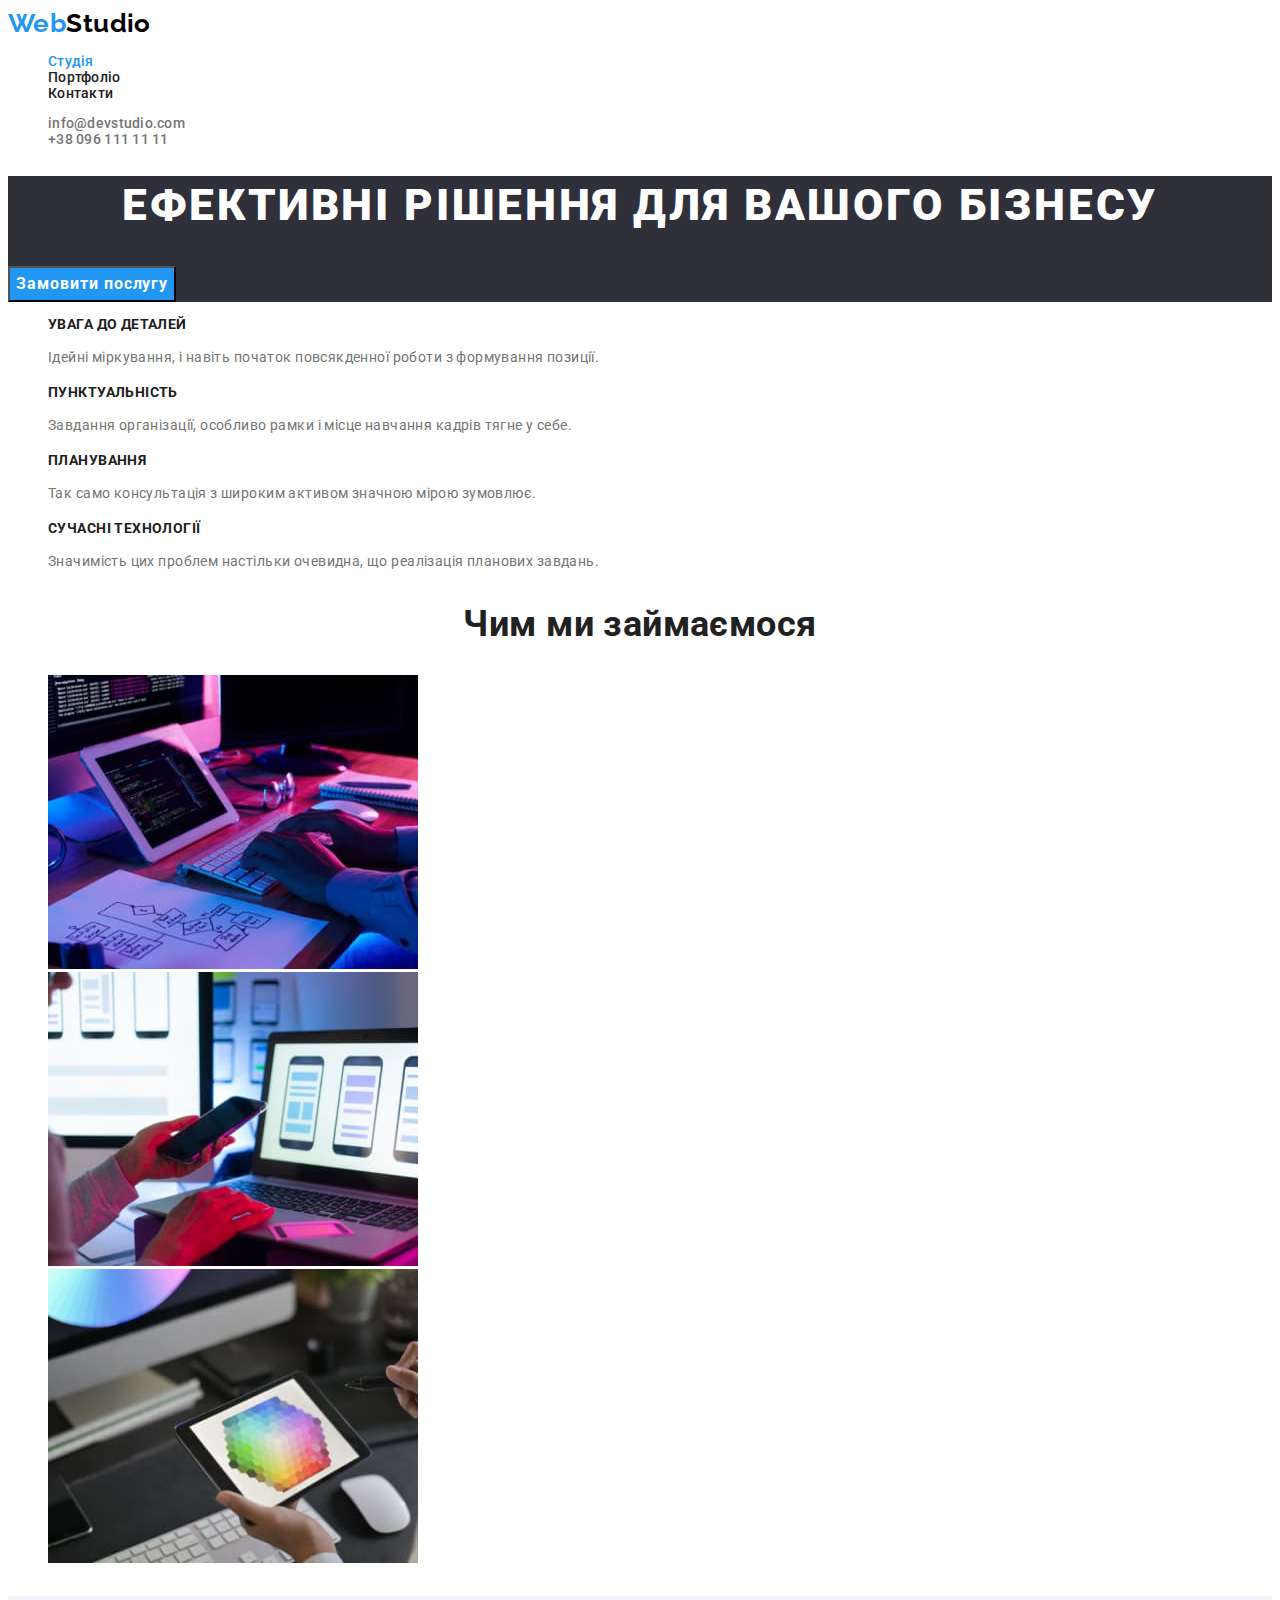
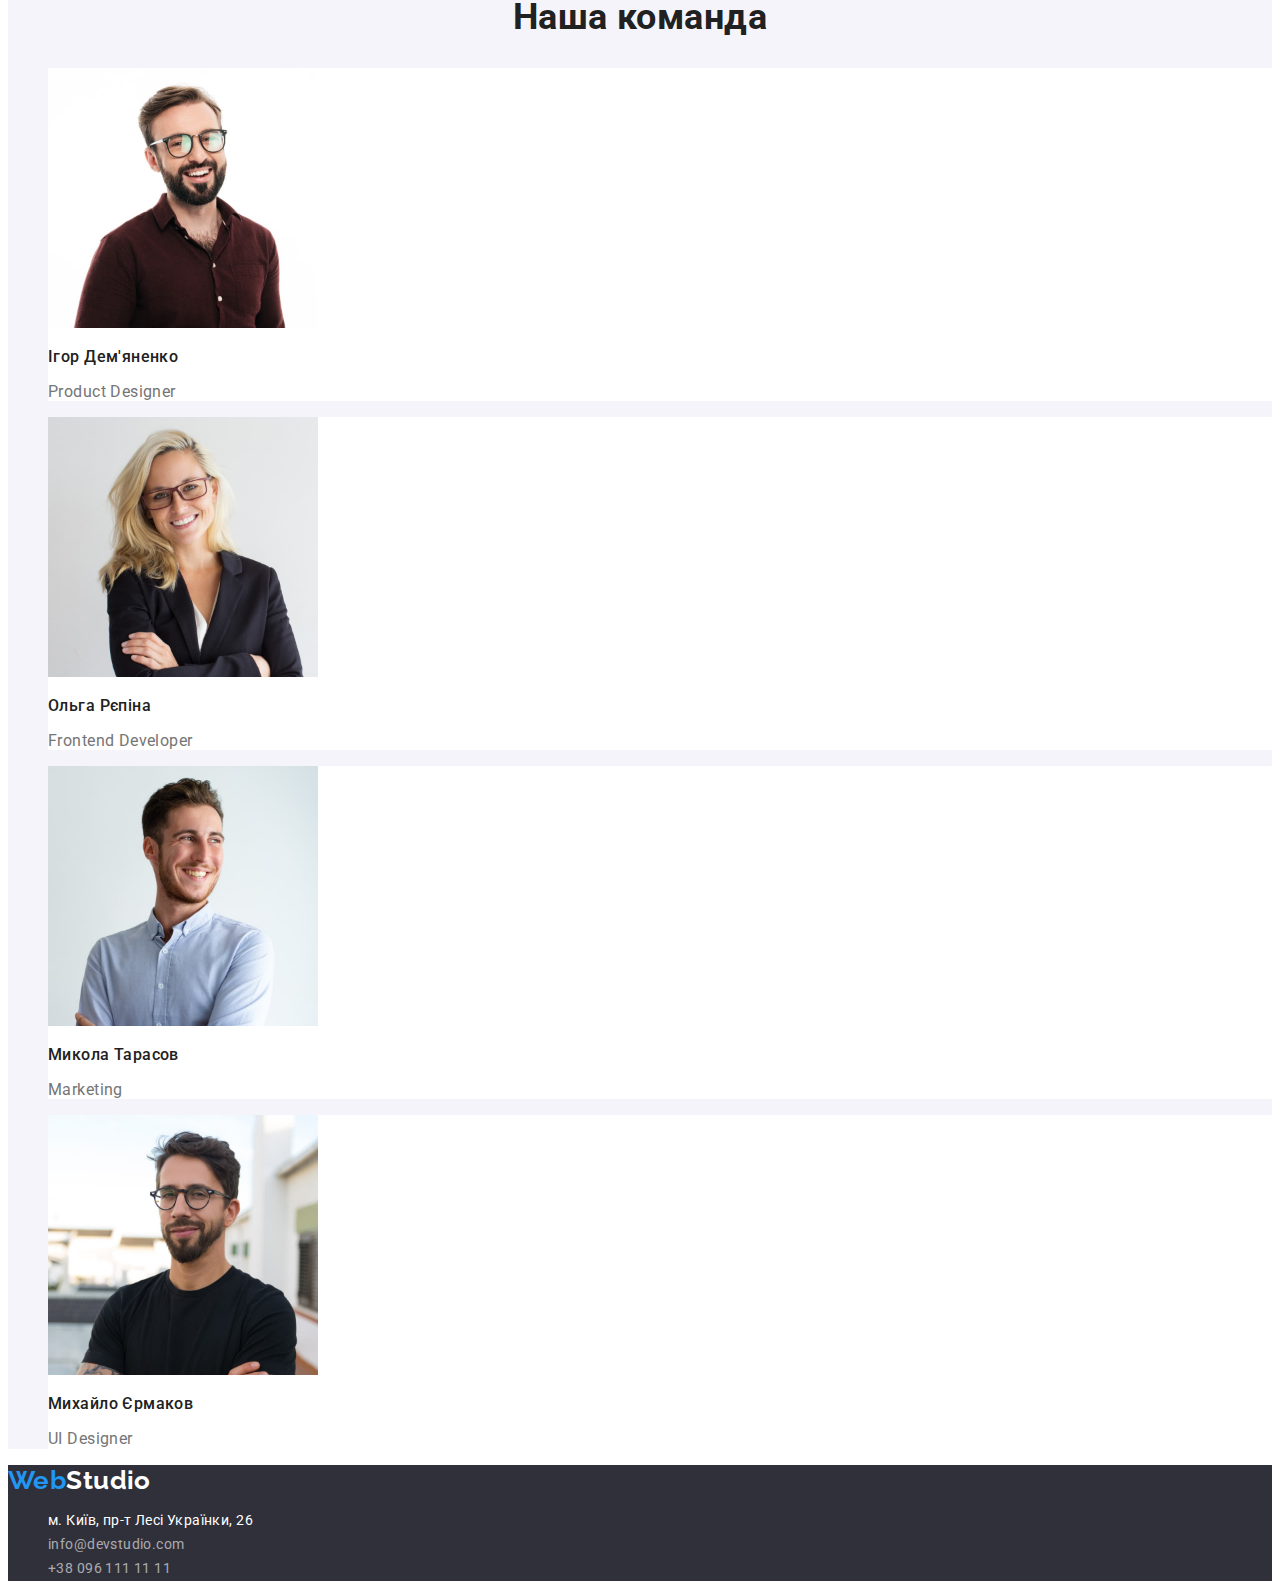
==== index.html @ 4cafb509 "copy hw 02" ====
<!DOCTYPE html>
<html lang="uk">
<head>
    <meta charset="UTF-8">
    <meta http-equiv="X-UA-Compatible" content="IE=edge">
    <meta name="viewport" content="width=device-width, initial-scale=1.0">
    <title>Студія</title>
    <link rel="preconnect" href="https://fonts.googleapis.com">
    <link rel="preconnect" href="https://fonts.gstatic.com" crossorigin>
    <link href="https://fonts.googleapis.com/css2?family=Raleway:wght@700&family=Roboto:wght@400;500;700;900&display=swap"
        rel="stylesheet">
    <link rel="stylesheet" href="./css/styles.css">
</head>
    <!--Шапка сайту-->
    <header class="header">
        <a href="./index.html" class="logo"><span class="logo-accent">Web</span>Studio</a>
        <nav class="header-nav">
            <ul class="list">
                <li class="item"><a class="nav-item current"  href="./index.html">Студія</a></li>
                <li class="item"><a class="nav-item" href="./portfolio.html">Портфоліо</a></li>
                <li class="item"><a class="nav-item" href="#">Контакти</a></li>
            </ul>
        </nav>
            <ul>
                <li class="item" ><a class="contact-item" href="mailto:info@devstudio.com">info@devstudio.com</a></li>
                <li class="item"><a class="contact-item" href="tel:+380961111111">+38 096 111 11 11</a></li>
            </ul>
    </header>
<main>
        <!--Герой-->
        <section class="hero-section">
            <h1 class="hero">Ефективні рішення для вашого бізнесу</h1>
            <button class="btn" type="button">Замовити послугу</button>
        </section>
        <!--Особливості-->
        <section class="benefit">
            <h2 class="visually-hidden">Наші переваги</h2>
            <ul class="benefit-list">
                <li class="item">
                    <h3 class="benefit-title">УВАГА ДО ДЕТАЛЕЙ</h3>
                    <p class="benefits-desc">Ідейні міркування, і навіть початок повсякденної роботи з формування позиції.</p>
                </li>
                <li class="item">
                    <h3 class="benefit-title">ПУНКТУАЛЬНІСТЬ</h3>
                    <p class="benefits-desc">Завдання організації, особливо рамки і місце навчання кадрів тягне у себе.</p>
                </li>
                <li class="item">
                    <h3 class="benefit-title">ПЛАНУВАННЯ</h3>
                    <p class="benefits-desc">Так само консультація з широким активом значною мірою зумовлює.</p>
                </li>
                <li class="item">
                    <h3 class="benefit-title">СУЧАСНІ ТЕХНОЛОГІЇ</h3>
                    <p class="benefits-desc">Значимість цих проблем настільки очевидна, що реалізація планових завдань.</p>
                </li>
            </ul>
        </section>
        <!--Чим ми займаємось-->
        <section>
            <h2 class="whatwedo">Чим ми займаємося</h2>
            <ul>
                <li class="item"><img src="./images/box1.jpg" alt="Приклад робочого процесу №1" width="370"></li>
                <li class="item"><img src="./images/box2.jpg" alt="Приклад робочого процесу №2" width="370"></li>
                <li class="item"><img src="./images/box3.jpg" alt="Приклад робочого процесу №3" width="370"></li>
            </ul>
        </section>
        <!--Наша команда-->
        <section class="team">
            <h2 class="team-tile">Наша команда</h2>
            <ul>
                <li class="team-member item">
                    <!-- <div class="team-member"> -->
                        <img src="./images/igor-demiyanenko.jpg" alt="Product Designer" width="270">
                    <h3 class="team-item">Ігор Дем'яненко</h3>
                    <p class="team-disc">Product Designer</p>
                    <!-- </div> -->
                    
                </li>
                <li class="team-member item">
                    <img src="./images/olha-repina.jpg" alt="Frontend Developer" width="270">
                    <h3 class="team-item">Ольга Рєпіна</h3>
                    <p class="team-disc">Frontend Developer</p>
                </li>
                <li class="team-member item">
                    <img src="./images/mykola-tarasov.jpg" alt="Marketing" width="270">
                    <h3 class="team-item">Микола Тарасов</h3>
                    <p class="team-disc">Marketing</p>
                </li>
                <li class="team-member item">
                    <img src="./images/ermakov.jpg" alt="UI Designer" width="270">
                    <h3 class="team-item">Михайло Єрмаков</h3>
                    <p class="team-disc">UI Designer</p>
                </li>
            </ul>
        </section>
</main>
    <!--Футер-->
    <footer class="footer">
        <a class="logo" href="./index.html"><span class="logo-accent">Web</span><span class="logo-white">Studio</span> 
            </a>
        <address class="main-address">
          <ul>
            <li class="item"><a class="address" href="https://cutt.ly/aXV1ov9" target="_blank" rel="nofollow noopener noreferrer">м. Київ, пр-т Лесі Українки,
                26</a></li>
            <li class="item"><a class="mail" href="mailto:info@devstudio.com">info@devstudio.com</a></li>
            <li class="item"><a class="mail" href="tel:+380961111111">+38 096 111 11 11</a></li>
          </ul>
          
        </address>
    </footer>
</body>
</html>
---- css/styles.css ----
:root {
    --accent: #2196F3;
    --accent-hover: #188CE8;
    --main-text: #212121;
    --background-color: #FFFFFF;
    --secondary-text: #757575;
    --white-text: #FFFFFF;
    --black-text: #000000;
    --hero-bgc: #2F303A;
    --bgc-poster: #EEEEEE;
    --bgc-heder: #ECECEC;
    --bgc-team: #F5F4FA;
    --footer-address: rgba(255, 255, 255, 0.6);
}

body {
font-family: 'Roboto', sans-serif;
letter-spacing: 0.03em;
color: var(--main-text);
background-color:var(--background-color);
font-size: 14px;
font-weight: 400;
}

/* Логотип */
.logo {
    font-family: 'Raleway', sans-serif;
    font-weight: 700;
    font-size: 26px;
    line-height: 1.19;
    text-decoration: none;
}
.logo-accent {
    color: var(--accent)
}
.header > a {
    color: var(--black-text);
}

.logo-white {
    color: var(--white-text);
}
.nav-item.current {
    color: var(--accent);
}

/* Навигация  */
.header-nav {   
    font-weight: 500;
    line-height: 1.143;
    letter-spacing: 0.02em;
    }
.nav-item {
    text-decoration: none;
    color: var(--main-text);
}

    

.nav-item:hover,
.nav-item:focus,
.contact-item:hover,
.contact-item:focus,
.mail:hover,
.mail:focus,
.address:hover,
.address:focus {
    color: var(--accent)
}

.item,
.benefit-item {
    list-style-type: none;
}
.contact-item {
    color: var(--secondary-text);
    letter-spacing: 0.02em;
    font-weight: 500;
    line-height: 1.143;
    text-decoration: none;
}

.team-member {
    background-color:var(--background-color);
}

/* Герой */
.hero-section {
    background-color: var(--hero-bgc);
}
.hero {
    font-weight: 900;
    font-size: 44px;
    line-height: 1.36;
    text-align: center;
    letter-spacing: 0.06em;
    text-transform: uppercase;
    color: var(--white-text);
}

/* Кнопка  */
.btn {
    cursor: pointer;
    background-color: var(--accent);
    font-family: 'Roboto', sans-serif;
    color: var(--white-text);
    font-weight: 700;
    line-height: 1.88;
    letter-spacing: 0.06em;
    font-size: 16px; 
}

.btn:hover,
.btn:focus,
.btn:active {
    background-color:var(--accent-hover);
}

.benefit-title {
    font-weight: 700;
    line-height: 1.143;
    text-transform: uppercase;
    font-size: 14px;
}
.benefits-desc {
    line-height: 1.71;
    color: var(--secondary-text);
}
.whatwedo, .team-tile {
    font-weight: 700;
    font-size: 36px;
    line-height: 1.17;
    text-align: center;
}

.team {
    background-color:var(--bgc-team);
}

.team-item {
    font-weight: 500;
    font-size: 16px;
    line-height: 1.19;
    }

.team-disc {
    font-size: 16px;
    line-height: 1.19;
    color: var(--secondary-text);
}

/* Футер */
.footer {
    background-color: var(--hero-bgc);
}
.main-address {
    font-style: normal;
}
.address {
    color: var(--white-text);
    text-decoration: none;
    line-height: 1.71;
      }
.mail {
    color: var(--footer-address);
    text-decoration: none;
    line-height: 1.71;
   }

.btn-nav {
    font-family: inherit;
    cursor: pointer;
    font-weight: 500;
    font-size: 16px;
    line-height: 1.62;
    text-align: center;
    }

/* Навигация портфолио  */

.btn-nav:hover, 
.btn-nav:focus {
    background-color: var(--accent);
    color: var(--white-text);
}

/* Портфолио */
.portfolio-link{
    text-decoration: none;
}
.porfolio-list {
    background-color:var(--bgc-poster);
}
.portfolio-name {
        font-weight: 700;
        font-size: 18px;
        line-height: 2.0;
        letter-spacing: 0.06em;
        color: var(--main-text);

}
.portfolio-disc {
        font-size: 16px;
        line-height: 1.88;
        color: var(--secondary-text);
       
}

.visually-hidden {
    position: absolute;
    width: 1px;
    height: 1px;
    margin: -1px;
    border: 0;
    padding: 0;
    white-space: nowrap;
    clip-path: inset(100%);
    clip: rect(0 0 0 0);
    overflow: hidden;
}
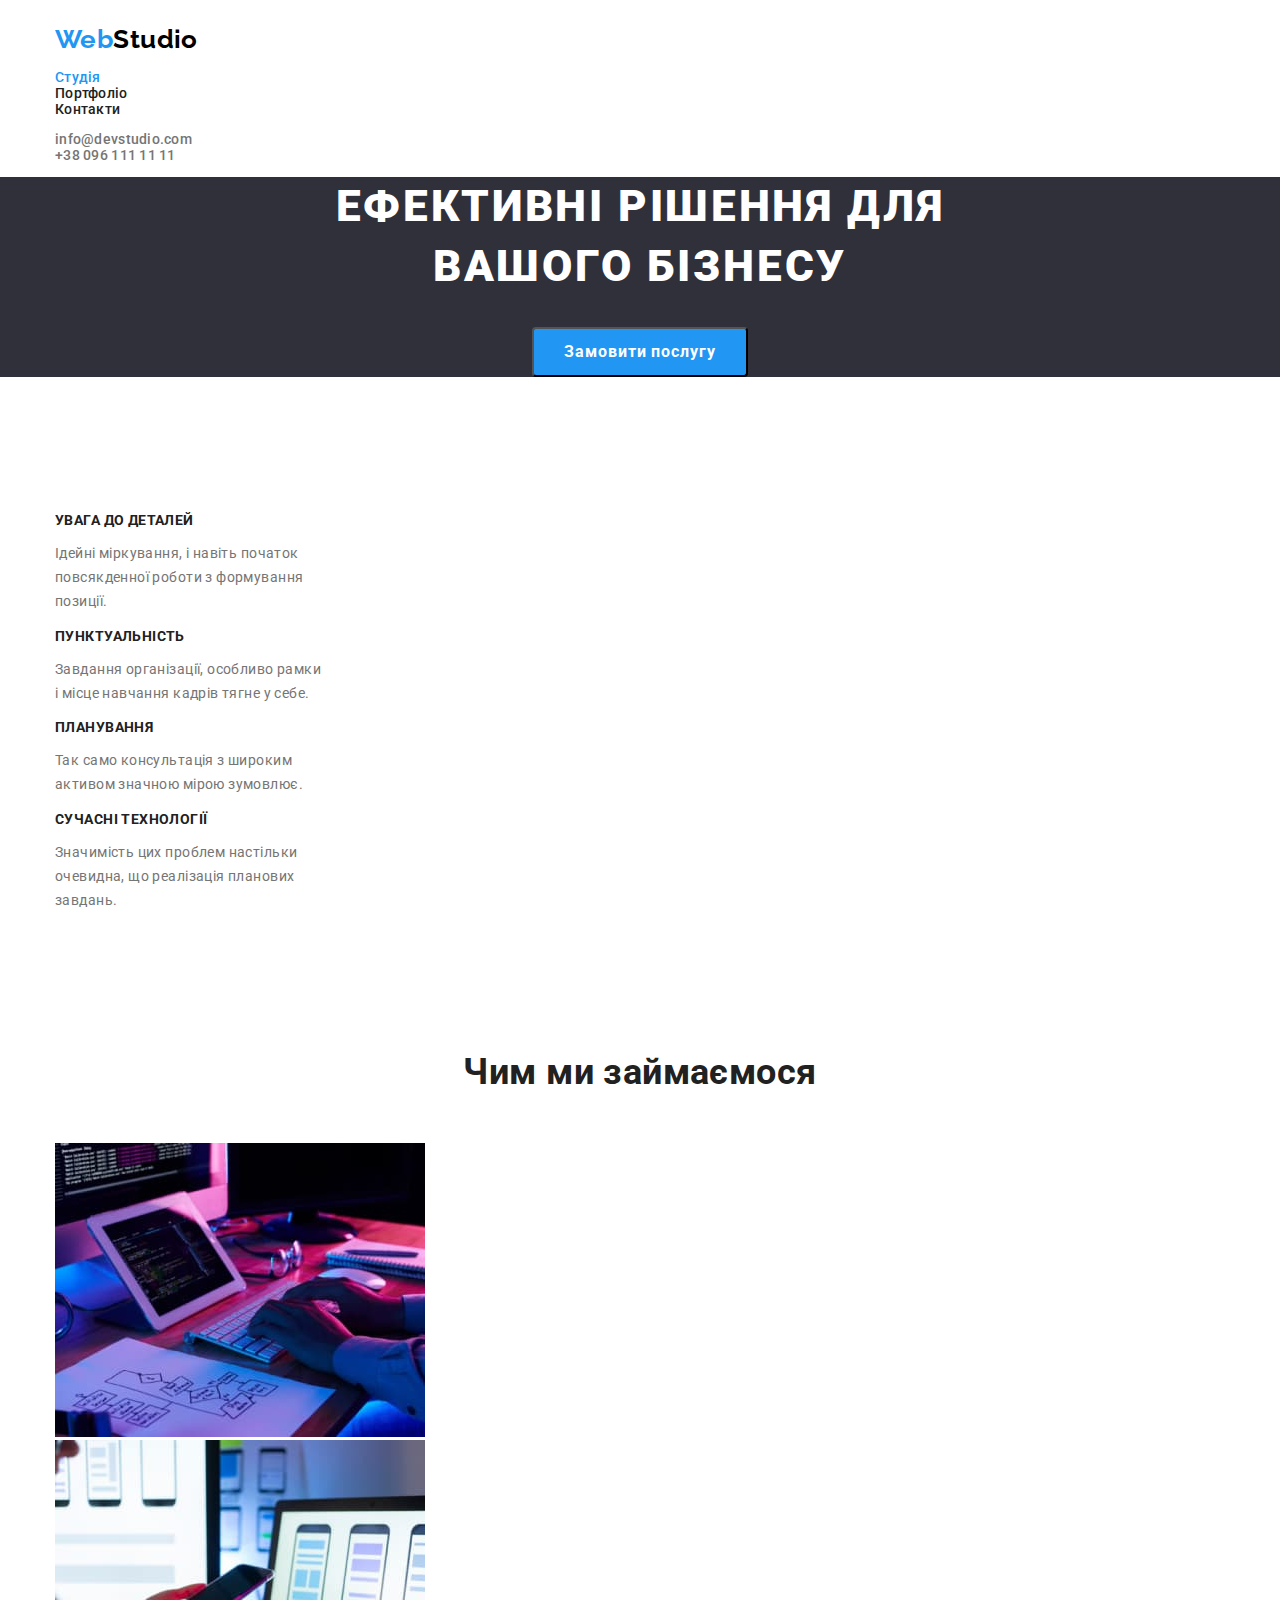
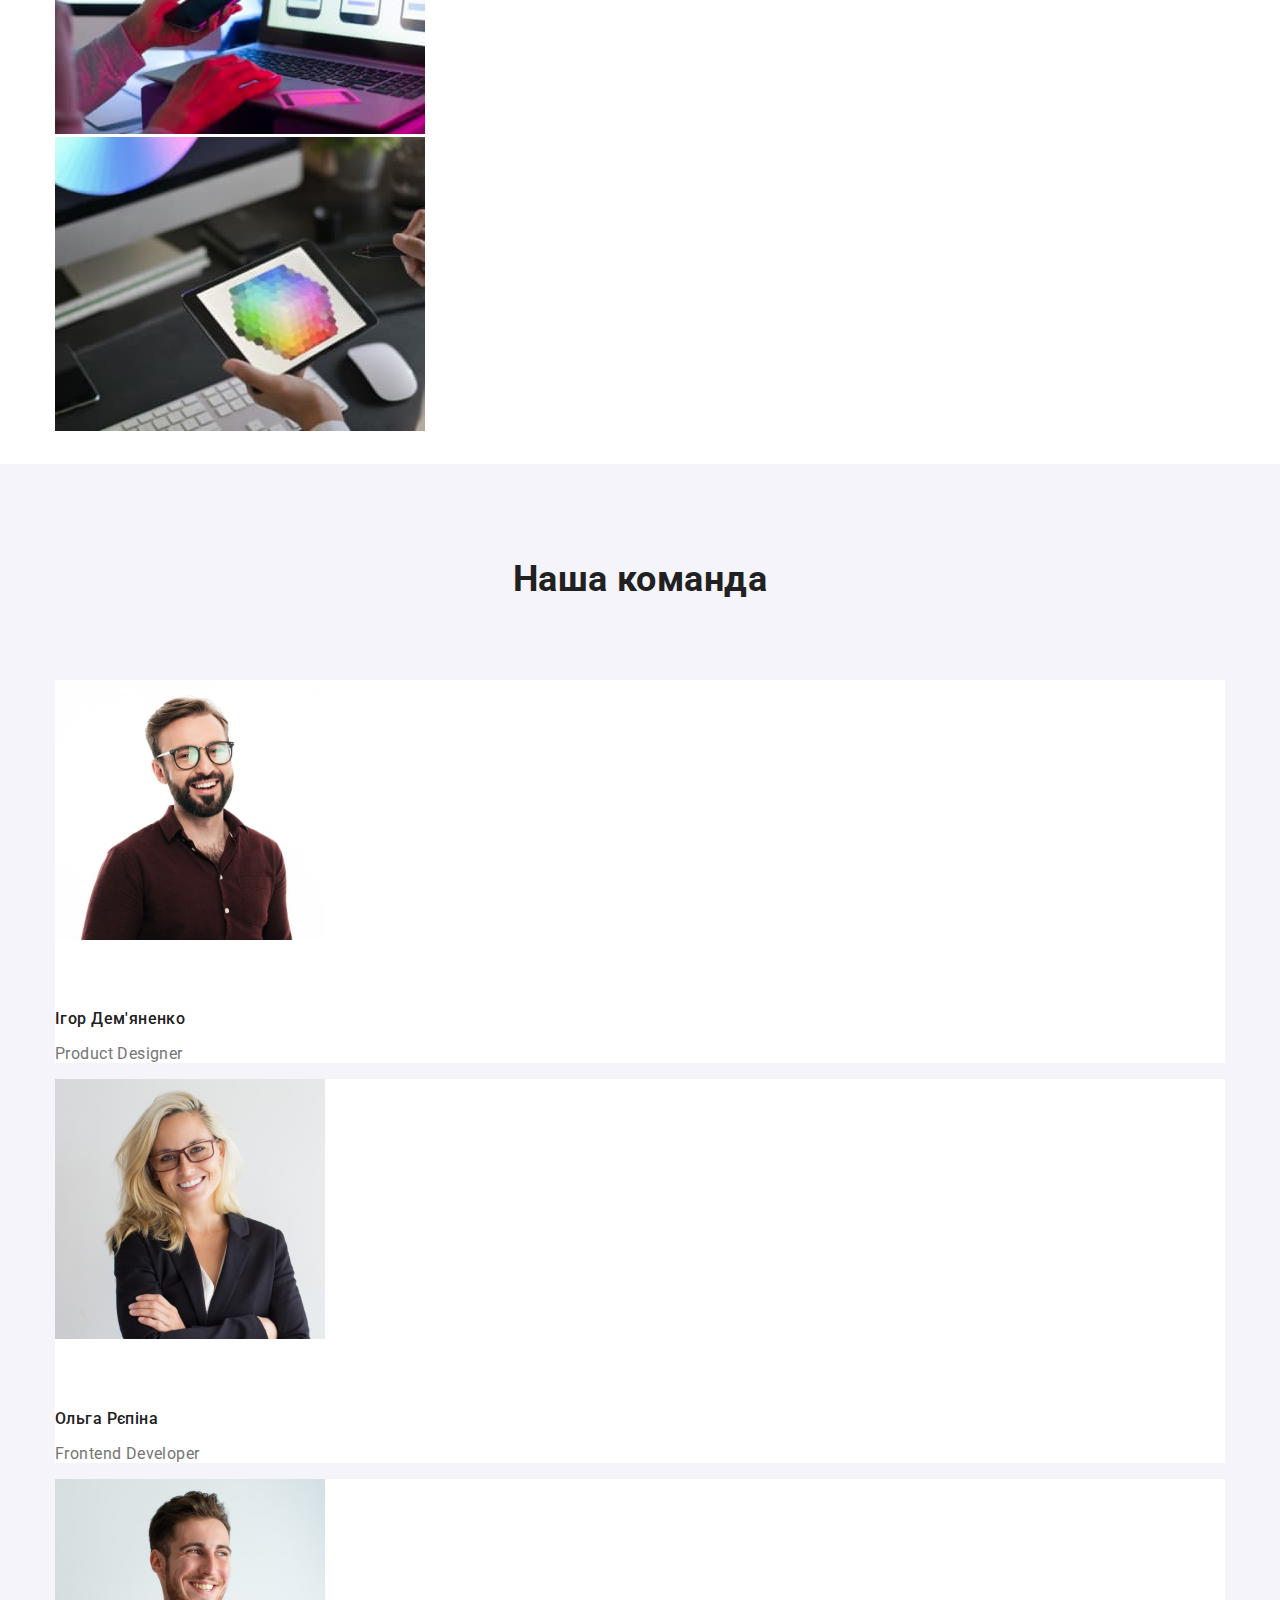
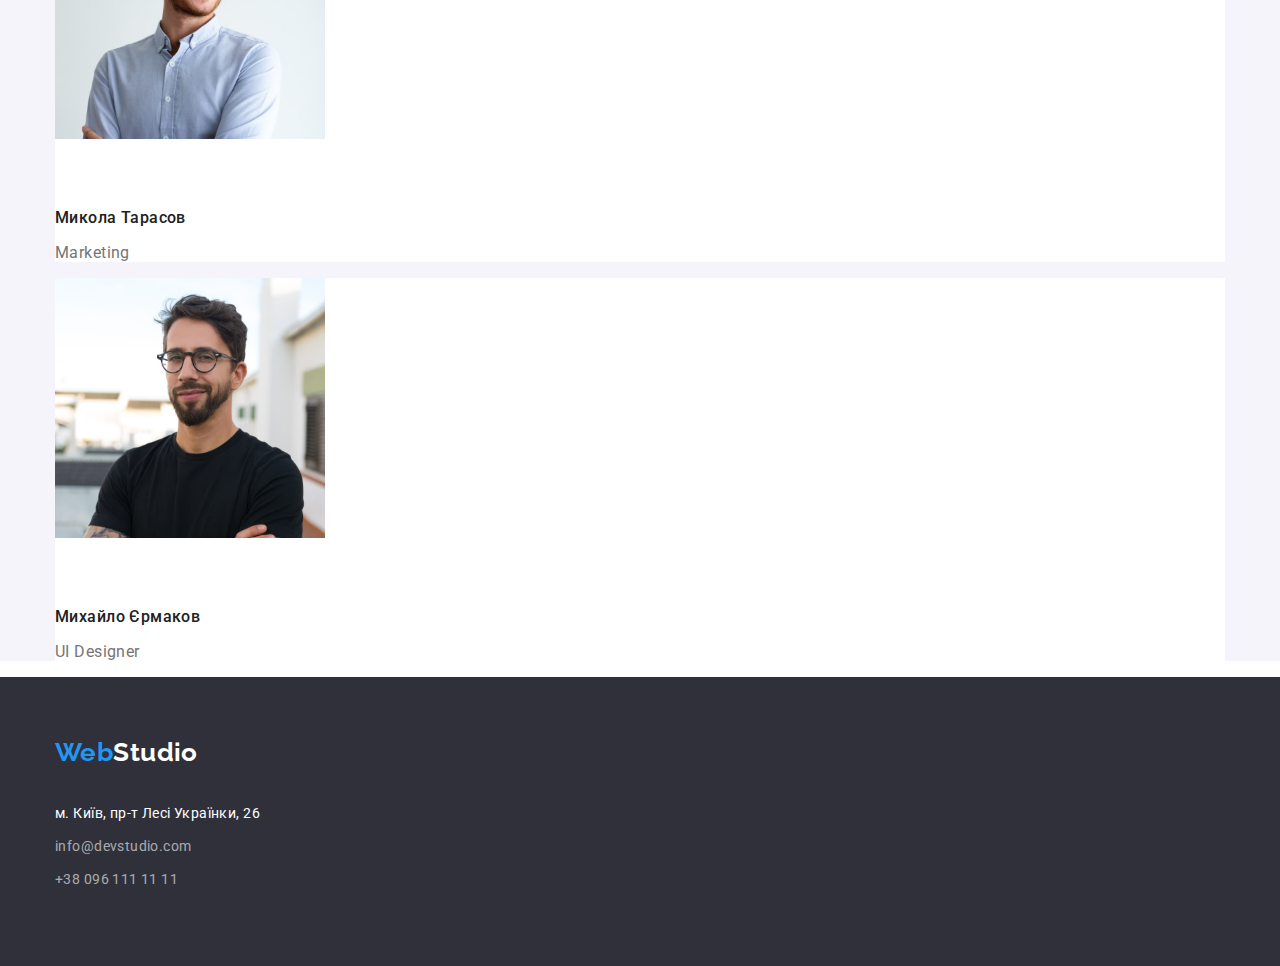
==== commit 3a034d89: "геометрия первой страницы" ====
--- a/index.html
+++ b/index.html
@@ -9,23 +9,26 @@
     <link rel="preconnect" href="https://fonts.gstatic.com" crossorigin>
     <link href="https://fonts.googleapis.com/css2?family=Raleway:wght@700&family=Roboto:wght@400;500;700;900&display=swap"
         rel="stylesheet">
+    <link rel="stylesheet" href="https://cdnjs.cloudflare.com/ajax/libs/modern-normalize/1.1.0/modern-normalize.min.css">    
     <link rel="stylesheet" href="./css/styles.css">
 </head>
     <!--Шапка сайту-->
+    <div class="container">
     <header class="header">
         <a href="./index.html" class="logo"><span class="logo-accent">Web</span>Studio</a>
         <nav class="header-nav">
             <ul class="list">
-                <li class="item"><a class="nav-item current"  href="./index.html">Студія</a></li>
+                <li class="item"><a class="nav-item current" href="./index.html">Студія</a></li>
                 <li class="item"><a class="nav-item" href="./portfolio.html">Портфоліо</a></li>
                 <li class="item"><a class="nav-item" href="#">Контакти</a></li>
             </ul>
         </nav>
-            <ul>
-                <li class="item" ><a class="contact-item" href="mailto:info@devstudio.com">info@devstudio.com</a></li>
-                <li class="item"><a class="contact-item" href="tel:+380961111111">+38 096 111 11 11</a></li>
-            </ul>
+        <ul>
+            <li class="item"><a class="contact-item" href="mailto:info@devstudio.com">info@devstudio.com</a></li>
+            <li class="item"><a class="contact-item" href="tel:+380961111111">+38 096 111 11 11</a></li>
+        </ul>
     </header>
+    </div>
 <main>
         <!--Герой-->
         <section class="hero-section">
@@ -34,8 +37,9 @@
         </section>
         <!--Особливості-->
         <section class="benefit">
-            <h2 class="visually-hidden">Наші переваги</h2>
-            <ul class="benefit-list">
+            <div class="container">
+                <h2 class="visually-hidden">Наші переваги</h2>
+                <ul class="benefit-list">
                 <li class="item">
                     <h3 class="benefit-title">УВАГА ДО ДЕТАЛЕЙ</h3>
                     <p class="benefits-desc">Ідейні міркування, і навіть початок повсякденної роботи з формування позиції.</p>
@@ -52,28 +56,33 @@
                     <h3 class="benefit-title">СУЧАСНІ ТЕХНОЛОГІЇ</h3>
                     <p class="benefits-desc">Значимість цих проблем настільки очевидна, що реалізація планових завдань.</p>
                 </li>
-            </ul>
+                </ul>
+        </div>
+            
         </section>
         <!--Чим ми займаємось-->
         <section>
-            <h2 class="whatwedo">Чим ми займаємося</h2>
+            <div class="container">
+                <h2 class="whatwedo">Чим ми займаємося</h2>
             <ul>
                 <li class="item"><img src="./images/box1.jpg" alt="Приклад робочого процесу №1" width="370"></li>
                 <li class="item"><img src="./images/box2.jpg" alt="Приклад робочого процесу №2" width="370"></li>
                 <li class="item"><img src="./images/box3.jpg" alt="Приклад робочого процесу №3" width="370"></li>
             </ul>
+            </div>
         </section>
         <!--Наша команда-->
         <section class="team">
-            <h2 class="team-tile">Наша команда</h2>
-            <ul>
+            <div class="container">
+                <h2 class="team-tile">Наша команда</h2>
+                <ul>
                 <li class="team-member item">
                     <!-- <div class="team-member"> -->
-                        <img src="./images/igor-demiyanenko.jpg" alt="Product Designer" width="270">
+                    <img src="./images/igor-demiyanenko.jpg" alt="Product Designer" width="270">
                     <h3 class="team-item">Ігор Дем'яненко</h3>
                     <p class="team-disc">Product Designer</p>
                     <!-- </div> -->
-                    
+            
                 </li>
                 <li class="team-member item">
                     <img src="./images/olha-repina.jpg" alt="Frontend Developer" width="270">
@@ -90,22 +99,27 @@
                     <h3 class="team-item">Михайло Єрмаков</h3>
                     <p class="team-disc">UI Designer</p>
                 </li>
-            </ul>
+                </ul>
+            </div>
+           
         </section>
 </main>
     <!--Футер-->
     <footer class="footer">
-        <a class="logo" href="./index.html"><span class="logo-accent">Web</span><span class="logo-white">Studio</span> 
-            </a>
+        <div class="container">
+        <a class="logo" href="./index.html"><span class="logo-accent">Web</span><span class="logo-white">Studio</span></a>
         <address class="main-address">
-          <ul>
-            <li class="item"><a class="address" href="https://cutt.ly/aXV1ov9" target="_blank" rel="nofollow noopener noreferrer">м. Київ, пр-т Лесі Українки,
-                26</a></li>
-            <li class="item"><a class="mail" href="mailto:info@devstudio.com">info@devstudio.com</a></li>
-            <li class="item"><a class="mail" href="tel:+380961111111">+38 096 111 11 11</a></li>
-          </ul>
-          
+            <ul>
+                <li class="item"><a class="address" href="https://cutt.ly/aXV1ov9" target="_blank"
+                        rel="nofollow noopener noreferrer">м. Київ, пр-т Лесі Українки,
+                        26</a></li>
+                <li class="item"><a class="mail" href="mailto:info@devstudio.com">info@devstudio.com</a></li>
+                <li class="item"><a class="mail" href="tel:+380961111111">+38 096 111 11 11</a></li>
+            </ul>
+        
         </address>
+        </div>
+        
     </footer>
 </body>
 </html>--- a/css/styles.css
+++ b/css/styles.css
@@ -13,6 +13,22 @@
     --footer-address: rgba(255, 255, 255, 0.6);
 }
 
+/* *{
+  outline: 2px solid tomato;   */
+}
+h1, h2, h3, h4, h5, h6, ul, p {
+    margin: 0;
+}
+ul {
+    padding: 0;
+}
+.container {
+    margin: 0 auto;
+    width: 1200px;
+    padding-left: 15px;
+    padding-right: 15px;
+}
+
 body {
 font-family: 'Roboto', sans-serif;
 letter-spacing: 0.03em;
@@ -24,6 +40,8 @@
 
 /* Логотип */
 .logo {
+    display: inline-block;
+    padding-top: 24px;
     font-family: 'Raleway', sans-serif;
     font-weight: 700;
     font-size: 26px;
@@ -87,8 +105,13 @@
 /* Герой */
 .hero-section {
     background-color: var(--hero-bgc);
+    text-align: center;
+
 }
 .hero {
+    width: 696px;
+    margin: 0 auto;
+    margin-bottom: 30px;
     font-weight: 900;
     font-size: 44px;
     line-height: 1.36;
@@ -100,6 +123,9 @@
 
 /* Кнопка  */
 .btn {
+    width: 216px;
+    height: 50px;
+    border-radius: 4px;
     cursor: pointer;
     background-color: var(--accent);
     font-family: 'Roboto', sans-serif;
@@ -116,23 +142,35 @@
     background-color:var(--accent-hover);
 }
 
+.benefit-list {
+    padding-top: 107px;
+    padding-bottom: 94px;
+}
 .benefit-title {
+    margin-bottom: 10px;
     font-weight: 700;
     line-height: 1.143;
     text-transform: uppercase;
     font-size: 14px;
 }
 .benefits-desc {
+    width: 270px;
     line-height: 1.71;
     color: var(--secondary-text);
 }
+.whatwedo {
+    margin-bottom: 50px;
+}
 .whatwedo, .team-tile {
     font-weight: 700;
     font-size: 36px;
     line-height: 1.17;
     text-align: center;
 }
-
+.team-tile {
+    padding-top: 94px;
+    padding-bottom: 50px;
+}
 .team {
     background-color:var(--bgc-team);
 }
@@ -141,6 +179,7 @@
     font-weight: 500;
     font-size: 16px;
     line-height: 1.19;
+    margin-bottom: 10px;
     }
 
 .team-disc {
@@ -148,20 +187,33 @@
     line-height: 1.19;
     color: var(--secondary-text);
 }
+ .team-member img{
+    margin-bottom: 50px;
+ }
+
 
 /* Футер */
+.footer .logo {
+   padding-top: 60px;
+   padding-bottom: 20px;
+}
 .footer {
     background-color: var(--hero-bgc);
 }
 .main-address {
     font-style: normal;
+    padding-bottom: 60px;
+}
+.main-address li {
+    margin-bottom: 9px;
 }
 .address {
     color: var(--white-text);
     text-decoration: none;
     line-height: 1.71;
-      }
-.mail {
+    }
+     
+    .mail {
     color: var(--footer-address);
     text-decoration: none;
     line-height: 1.71;
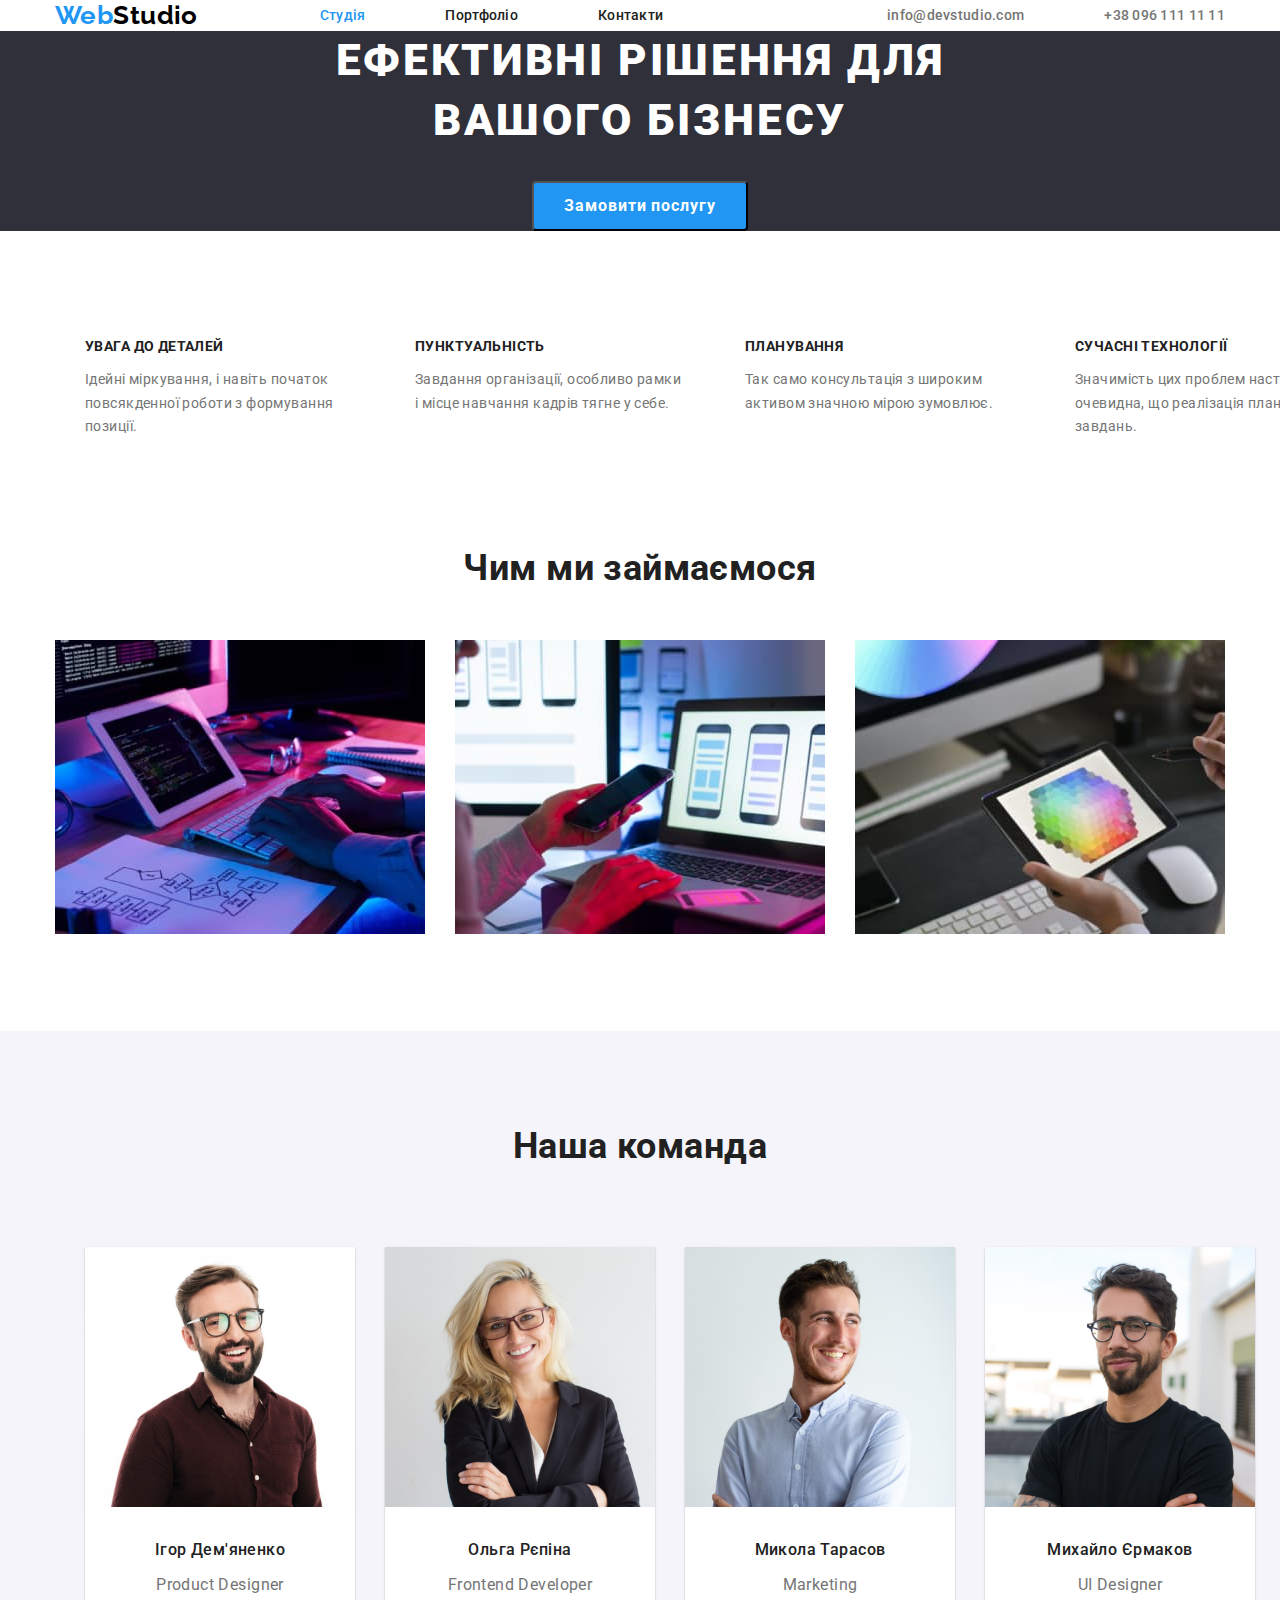
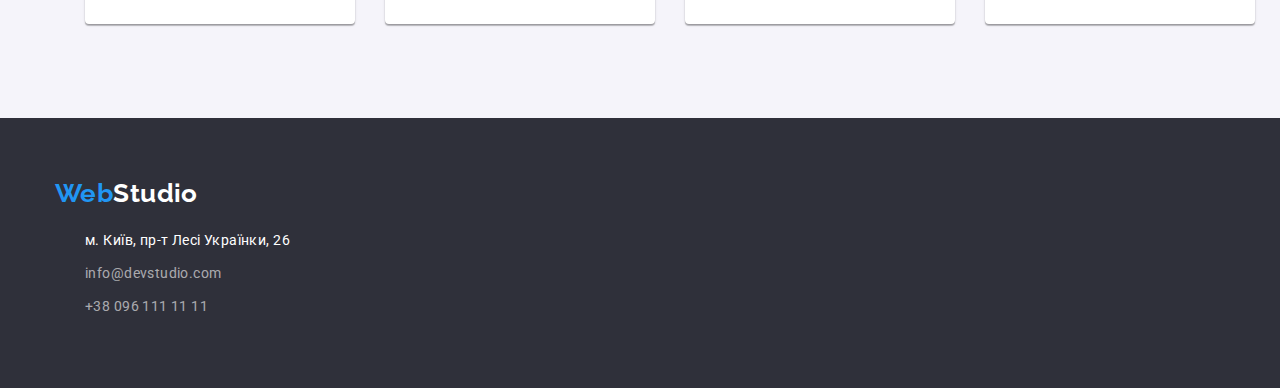
==== commit a3efc3b0: "Промежуточный" ====
--- a/index.html
+++ b/index.html
@@ -17,13 +17,13 @@
     <header class="header">
         <a href="./index.html" class="logo"><span class="logo-accent">Web</span>Studio</a>
         <nav class="header-nav">
-            <ul class="list">
+            <ul class="list-nav">
                 <li class="item"><a class="nav-item current" href="./index.html">Студія</a></li>
                 <li class="item"><a class="nav-item" href="./portfolio.html">Портфоліо</a></li>
                 <li class="item"><a class="nav-item" href="#">Контакти</a></li>
             </ul>
         </nav>
-        <ul>
+        <ul class="contact">
             <li class="item"><a class="contact-item" href="mailto:info@devstudio.com">info@devstudio.com</a></li>
             <li class="item"><a class="contact-item" href="tel:+380961111111">+38 096 111 11 11</a></li>
         </ul>
@@ -64,10 +64,10 @@
         <section>
             <div class="container">
                 <h2 class="whatwedo">Чим ми займаємося</h2>
-            <ul>
-                <li class="item"><img src="./images/box1.jpg" alt="Приклад робочого процесу №1" width="370"></li>
-                <li class="item"><img src="./images/box2.jpg" alt="Приклад робочого процесу №2" width="370"></li>
-                <li class="item"><img src="./images/box3.jpg" alt="Приклад робочого процесу №3" width="370"></li>
+            <ul class="what-to-do">
+                <li class="item"><img class="workimg" src="./images/box1.jpg" alt="Приклад робочого процесу №1" width="370"></li>
+                <li class="item"><img class="workimg" src="./images/box2.jpg" alt="Приклад робочого процесу №2" width="370"></li>
+                <li class="item"><img class="workimg" src="./images/box3.jpg" alt="Приклад робочого процесу №3" width="370"></li>
             </ul>
             </div>
         </section>
@@ -75,14 +75,12 @@
         <section class="team">
             <div class="container">
                 <h2 class="team-tile">Наша команда</h2>
-                <ul>
+                <ul class="ourteam">
                 <li class="team-member item">
-                    <!-- <div class="team-member"> -->
                     <img src="./images/igor-demiyanenko.jpg" alt="Product Designer" width="270">
                     <h3 class="team-item">Ігор Дем'яненко</h3>
                     <p class="team-disc">Product Designer</p>
-                    <!-- </div> -->
-            
+
                 </li>
                 <li class="team-member item">
                     <img src="./images/olha-repina.jpg" alt="Frontend Developer" width="270">
--- a/css/styles.css
+++ b/css/styles.css
@@ -19,8 +19,9 @@
 h1, h2, h3, h4, h5, h6, ul, p {
     margin: 0;
 }
-ul {
+ul, li {
     padding: 0;
+    margin: 0;
 }
 .container {
     margin: 0 auto;
@@ -40,8 +41,8 @@
 
 /* Логотип */
 .logo {
+    margin-right: 92px;
     display: inline-block;
-    padding-top: 24px;
     font-family: 'Raleway', sans-serif;
     font-weight: 700;
     font-size: 26px;
@@ -50,6 +51,10 @@
 }
 .logo-accent {
     color: var(--accent)
+}
+.header {
+    display: flex;
+    align-items:center;
 }
 .header > a {
     color: var(--black-text);
@@ -69,10 +74,30 @@
     letter-spacing: 0.02em;
     }
 .nav-item {
+    
     text-decoration: none;
     color: var(--main-text);
 }
-
+.list-nav{
+    display: flex;
+}
+.list-nav .item {
+    margin-right: 50px;
+}
+.list-nav .item:last-child {
+    margin-right: 0;
+}
+.contact {
+    display: flex;
+    margin-left: auto;
+}
+.contact .item {
+    margin-right: 50px;
+    }
+    
+.contact .item:last-child{
+    margin-right: 0;
+}
     
 
 .nav-item:hover,
@@ -97,9 +122,15 @@
     line-height: 1.143;
     text-decoration: none;
 }
+.contact-item:last-child {
+    margin-right: 0;
+}
 
 .team-member {
     background-color:var(--background-color);
+    margin-bottom: 94px;
+    box-shadow: 0px 1px 3px rgba(0, 0, 0, 0.12), 0px 1px 1px rgba(0, 0, 0, 0.14), 0px 2px 1px rgba(0, 0, 0, 0.2);
+    border-radius: 0px 0px 4px 4px;
 }
 
 /* Герой */
@@ -143,10 +174,19 @@
 }
 
 .benefit-list {
+    display: flex;
+
     padding-top: 107px;
     padding-bottom: 94px;
 }
+.benefit-list .item {
+    margin-right: 30px;
+}
+.benefit-list .item:last-child {
+    margin-right: 0;
+}
 .benefit-title {
+    margin-top: 0;
     margin-bottom: 10px;
     font-weight: 700;
     line-height: 1.143;
@@ -158,8 +198,24 @@
     line-height: 1.71;
     color: var(--secondary-text);
 }
+
+/* Чим займаємося  */
+
+.what-to-do .item:first-child {
+    margin-left: 0;
+}
+
+.what-to-do {
+    display: flex;
+    margin-bottom: 94px;
+}
+
+.item {
+    margin-left: 30px;
+}
 .whatwedo {
     margin-bottom: 50px;
+    margin-top: 0;
 }
 .whatwedo, .team-tile {
     font-weight: 700;
@@ -167,6 +223,16 @@
     line-height: 1.17;
     text-align: center;
 }
+
+/* Наша команда  */
+
+.ourteam {
+    display: flex;
+    text-align: center;
+    
+}
+
+
 .team-tile {
     padding-top: 94px;
     padding-bottom: 50px;
@@ -180,15 +246,18 @@
     font-size: 16px;
     line-height: 1.19;
     margin-bottom: 10px;
+    margin-top: 0;
     }
 
 .team-disc {
+    margin-bottom: 30px;
     font-size: 16px;
     line-height: 1.19;
     color: var(--secondary-text);
+    
 }
  .team-member img{
-    margin-bottom: 50px;
+    margin-bottom: 30px;
  }
 
 
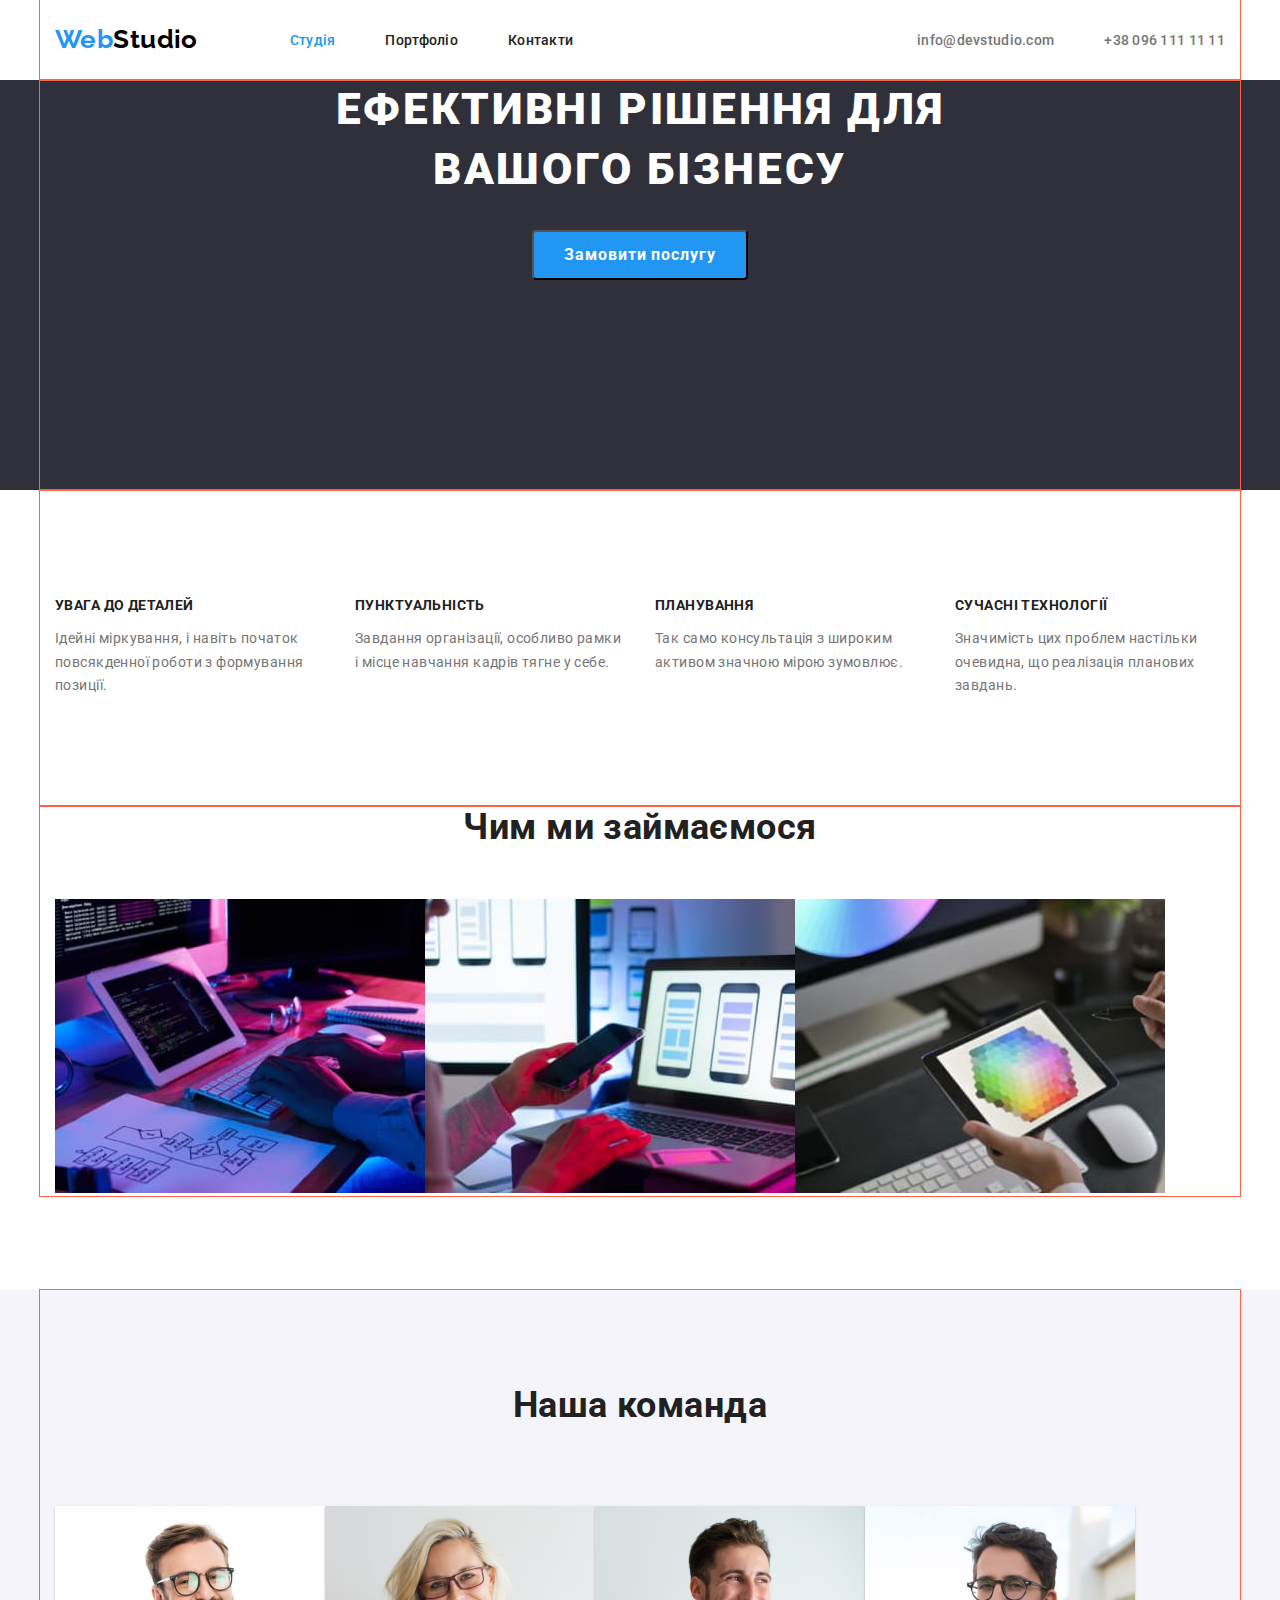
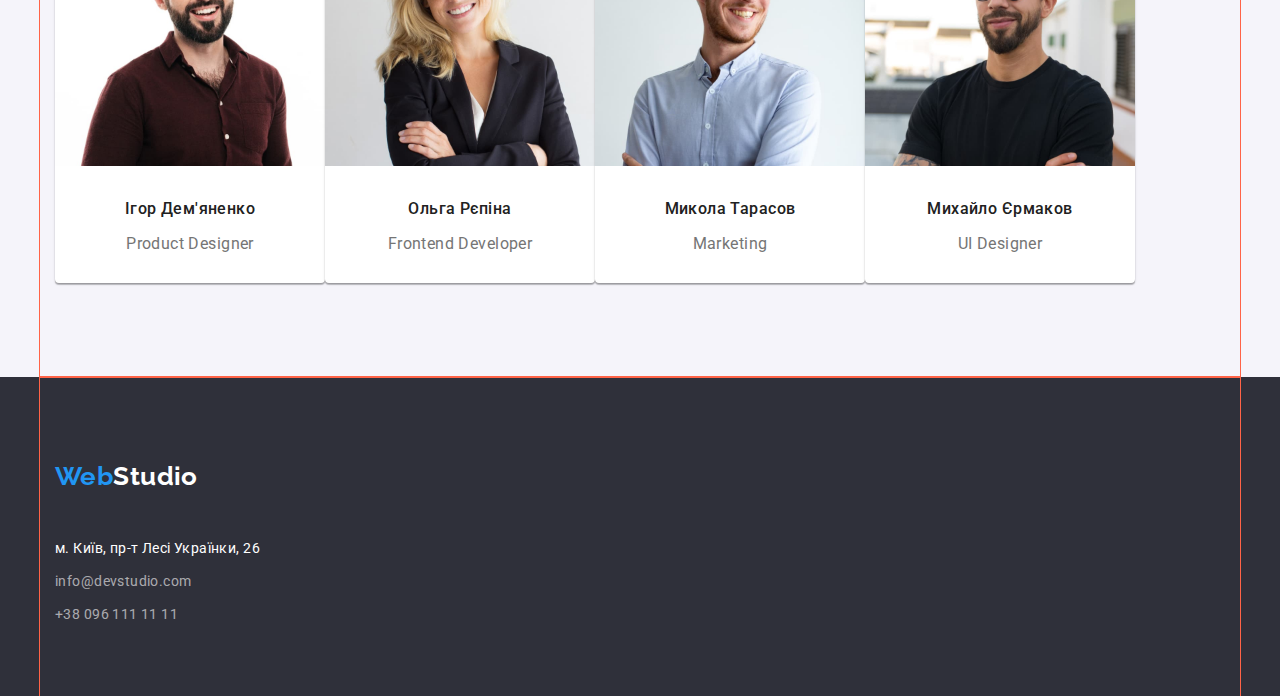
==== commit 4e3452a4: "header" ====
--- a/index.html
+++ b/index.html
@@ -32,8 +32,11 @@
 <main>
         <!--Герой-->
         <section class="hero-section">
-            <h1 class="hero">Ефективні рішення для вашого бізнесу</h1>
-            <button class="btn" type="button">Замовити послугу</button>
+            <div class="container">
+                <h1 class="hero">Ефективні рішення для вашого бізнесу</h1>
+                <button class="btn" type="button">Замовити послугу</button>
+            </div>
+            
         </section>
         <!--Особливості-->
         <section class="benefit">
--- a/css/styles.css
+++ b/css/styles.css
@@ -28,6 +28,7 @@
     width: 1200px;
     padding-left: 15px;
     padding-right: 15px;
+    outline: 1px solid tomato;
 }
 
 body {
@@ -41,6 +42,8 @@
 
 /* Логотип */
 .logo {
+    margin-top: 24px;
+    margin-bottom: 25px;
     margin-right: 92px;
     display: inline-block;
     font-family: 'Raleway', sans-serif;
@@ -140,6 +143,7 @@
 
 }
 .hero {
+    
     width: 696px;
     margin: 0 auto;
     margin-bottom: 30px;
@@ -154,6 +158,7 @@
 
 /* Кнопка  */
 .btn {
+    margin-bottom: 210px;
     width: 216px;
     height: 50px;
     border-radius: 4px;
@@ -210,9 +215,8 @@
     margin-bottom: 94px;
 }
 
-.item {
-    margin-left: 30px;
-}
+
+
 .whatwedo {
     margin-bottom: 50px;
     margin-top: 0;
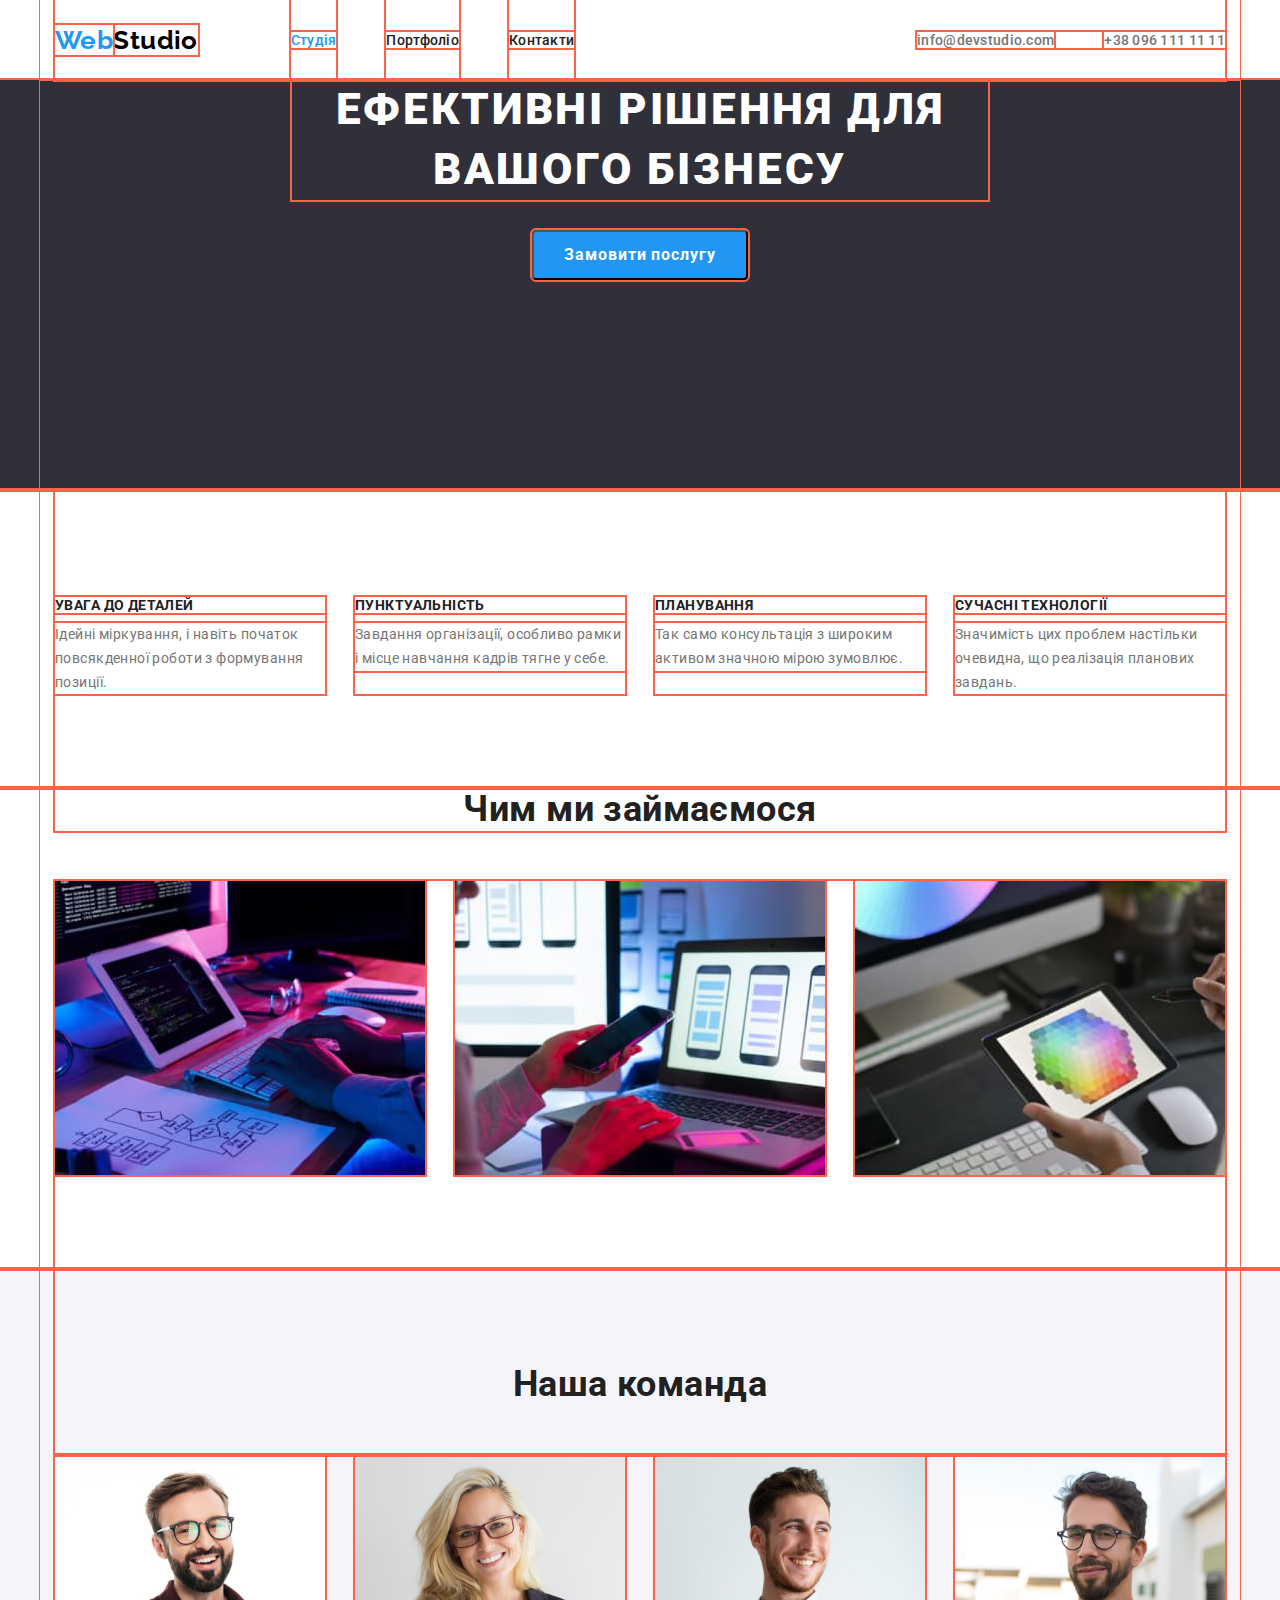
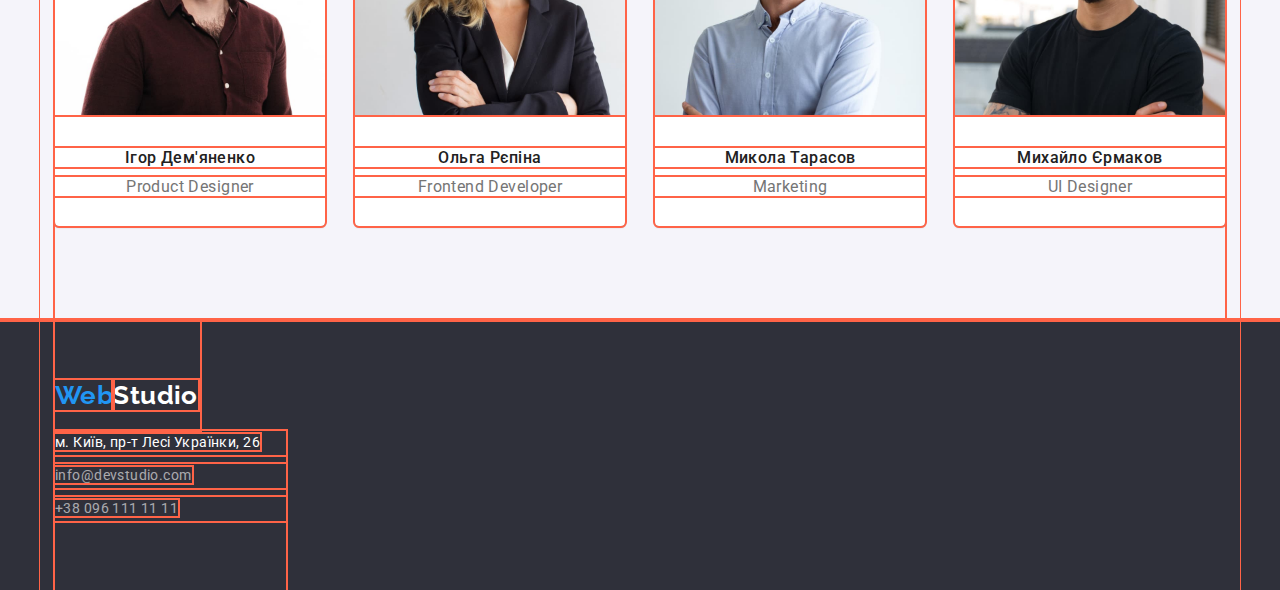
==== commit 5a72a4f6: "Header+footer +1 page" ====
--- a/index.html
+++ b/index.html
@@ -60,8 +60,7 @@
                     <p class="benefits-desc">Значимість цих проблем настільки очевидна, що реалізація планових завдань.</p>
                 </li>
                 </ul>
-        </div>
-            
+        </div>     
         </section>
         <!--Чим ми займаємось-->
         <section>
@@ -108,19 +107,18 @@
     <!--Футер-->
     <footer class="footer">
         <div class="container">
-        <a class="logo" href="./index.html"><span class="logo-accent">Web</span><span class="logo-white">Studio</span></a>
-        <address class="main-address">
-            <ul>
-                <li class="item"><a class="address" href="https://cutt.ly/aXV1ov9" target="_blank"
-                        rel="nofollow noopener noreferrer">м. Київ, пр-т Лесі Українки,
-                        26</a></li>
-                <li class="item"><a class="mail" href="mailto:info@devstudio.com">info@devstudio.com</a></li>
-                <li class="item"><a class="mail" href="tel:+380961111111">+38 096 111 11 11</a></li>
-            </ul>
-        
-        </address>
+            <a class="logo" href="./index.html"><span class="logo-accent">Web</span><span
+                    class="logo-white">Studio</span></a>
+            <address class="main-address">
+                <ul>
+                    <li class="item"><a class="address" href="https://cutt.ly/aXV1ov9" target="_blank"
+                            rel="nofollow noopener noreferrer">м. Київ, пр-т Лесі Українки,
+                            26</a></li>
+                    <li class="item"><a class="mail" href="mailto:info@devstudio.com">info@devstudio.com</a></li>
+                    <li class="item"><a class="mail" href="tel:+380961111111">+38 096 111 11 11</a></li>
+                </ul>
+            </address>
         </div>
-        
     </footer>
 </body>
 </html>--- a/css/styles.css
+++ b/css/styles.css
@@ -13,16 +13,19 @@
     --footer-address: rgba(255, 255, 255, 0.6);
 }
 
-/* *{
-  outline: 2px solid tomato;   */
-}
-h1, h2, h3, h4, h5, h6, ul, p {
-    margin: 0;
-}
-ul, li {
+*{
+  outline: 2px solid tomato;  
+}
+h1, h2, h3, h4, h5, h6 {
     padding: 0;
     margin: 0;
 }
+
+ul, p {
+    padding: 0;
+    margin: 0;
+}
+
 .container {
     margin: 0 auto;
     width: 1200px;
@@ -42,10 +45,8 @@
 
 /* Логотип */
 .logo {
-    margin-top: 24px;
-    margin-bottom: 25px;
-    margin-right: 92px;
-    display: inline-block;
+    margin-right: 93px;
+    display: block;
     font-family: 'Raleway', sans-serif;
     font-weight: 700;
     font-size: 26px;
@@ -77,31 +78,31 @@
     letter-spacing: 0.02em;
     }
 .nav-item {
-    
+   
     text-decoration: none;
     color: var(--main-text);
 }
-.list-nav{
-    display: flex;
-}
-.list-nav .item {
+ .list-nav .item {
+    padding-top: 32px;
+    padding-bottom: 32px;
+}
+.list-nav {
+    display: flex;
+}
+ .list-nav .item:not(:last-child) {
     margin-right: 50px;
 }
-.list-nav .item:last-child {
-    margin-right: 0;
-}
+
 .contact {
     display: flex;
     margin-left: auto;
 }
-.contact .item {
-    margin-right: 50px;
-    }
-    
-.contact .item:last-child{
-    margin-right: 0;
-}
-    
+
+.contact .item:not(:first-child) {
+    margin-left: 50px;
+}
+
+
 
 .nav-item:hover,
 .nav-item:focus,
@@ -205,22 +206,21 @@
 }
 
 /* Чим займаємося  */
-
-.what-to-do .item:first-child {
-    margin-left: 0;
-}
-
+.workimg {
+    display: block;
+}
 .what-to-do {
     display: flex;
-    margin-bottom: 94px;
-}
-
-
-
+    padding-bottom: 94px;
+}
 .whatwedo {
     margin-bottom: 50px;
     margin-top: 0;
 }
+.what-to-do .item:not(:last-child){
+    margin-right: 30px;
+}
+
 .whatwedo, .team-tile {
     font-weight: 700;
     font-size: 36px;
@@ -229,14 +229,12 @@
 }
 
 /* Наша команда  */
-
 .ourteam {
     display: flex;
-    text-align: center;
-    
-}
-
-
+    text-align: center;  
+}
+.ourteam .team-member:not(:last-child) {
+    margin-right: 30px;}
 .team-tile {
     padding-top: 94px;
     padding-bottom: 50px;
@@ -244,7 +242,6 @@
 .team {
     background-color:var(--bgc-team);
 }
-
 .team-item {
     font-weight: 500;
     font-size: 16px;
@@ -267,13 +264,16 @@
 
 /* Футер */
 .footer .logo {
+    width: 145px;
    padding-top: 60px;
    padding-bottom: 20px;
+   margin-right: 0;
 }
 .footer {
     background-color: var(--hero-bgc);
 }
 .main-address {
+    width: 231px;
     font-style: normal;
     padding-bottom: 60px;
 }
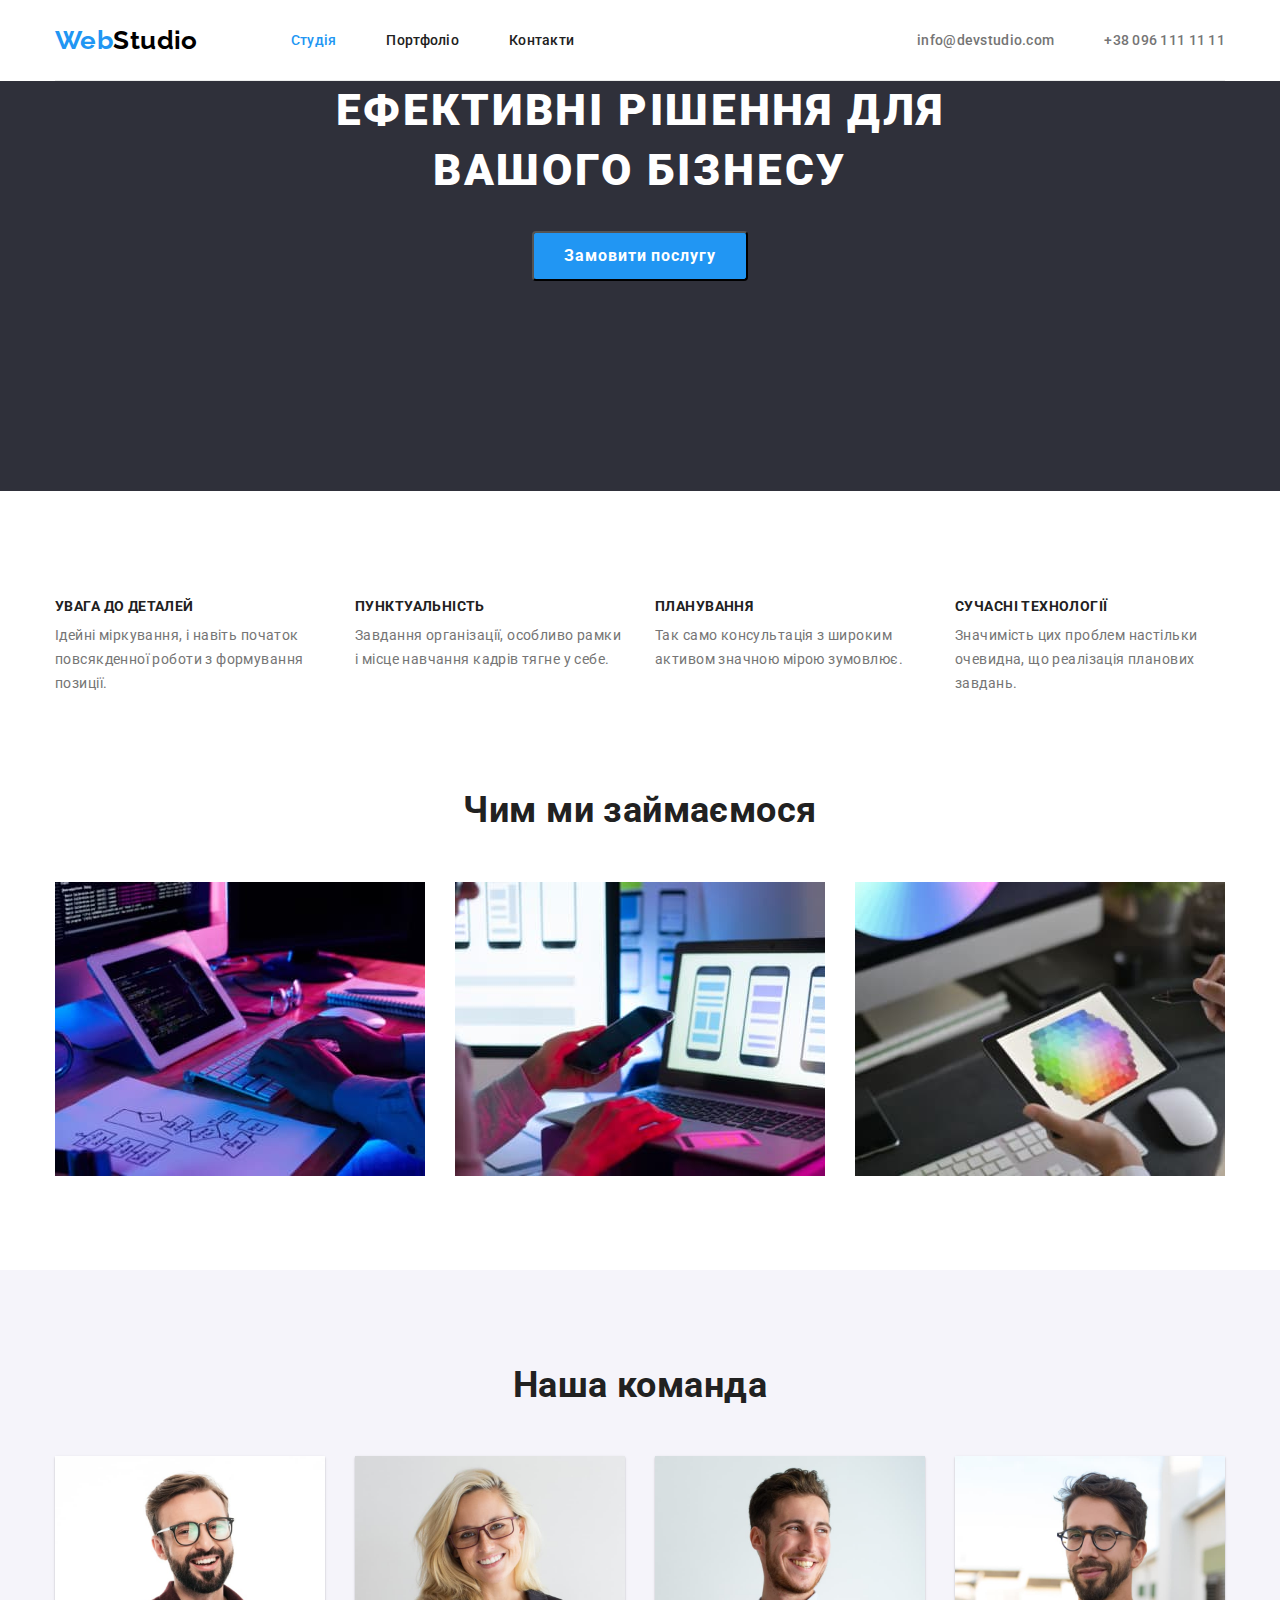
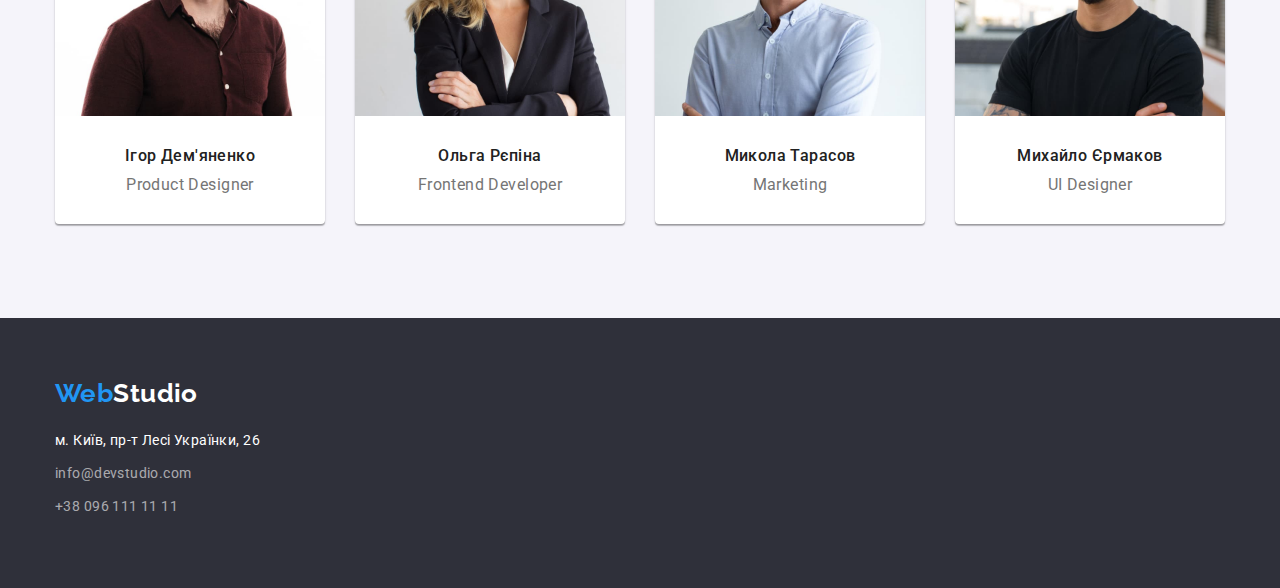
==== commit 2d704824: "2 page, border header" ====
--- a/index.html
+++ b/index.html
@@ -79,23 +79,23 @@
                 <h2 class="team-tile">Наша команда</h2>
                 <ul class="ourteam">
                 <li class="team-member item">
-                    <img src="./images/igor-demiyanenko.jpg" alt="Product Designer" width="270">
+                    <img class="workimg" src="./images/igor-demiyanenko.jpg" alt="Product Designer" width="270">
                     <h3 class="team-item">Ігор Дем'яненко</h3>
                     <p class="team-disc">Product Designer</p>
 
                 </li>
                 <li class="team-member item">
-                    <img src="./images/olha-repina.jpg" alt="Frontend Developer" width="270">
+                    <img class="workimg" src="./images/olha-repina.jpg" alt="Frontend Developer" width="270">
                     <h3 class="team-item">Ольга Рєпіна</h3>
                     <p class="team-disc">Frontend Developer</p>
                 </li>
                 <li class="team-member item">
-                    <img src="./images/mykola-tarasov.jpg" alt="Marketing" width="270">
+                    <img class="workimg" src="./images/mykola-tarasov.jpg" alt="Marketing" width="270">
                     <h3 class="team-item">Микола Тарасов</h3>
                     <p class="team-disc">Marketing</p>
                 </li>
                 <li class="team-member item">
-                    <img src="./images/ermakov.jpg" alt="UI Designer" width="270">
+                    <img class="workimg" src="./images/ermakov.jpg" alt="UI Designer" width="270">
                     <h3 class="team-item">Михайло Єрмаков</h3>
                     <p class="team-disc">UI Designer</p>
                 </li>
--- a/css/styles.css
+++ b/css/styles.css
@@ -11,27 +11,22 @@
     --bgc-heder: #ECECEC;
     --bgc-team: #F5F4FA;
     --footer-address: rgba(255, 255, 255, 0.6);
-}
-
-*{
-  outline: 2px solid tomato;  
-}
+    --border-header: #ECECEC;
+}
+
 h1, h2, h3, h4, h5, h6 {
     padding: 0;
     margin: 0;
 }
-
 ul, p {
     padding: 0;
     margin: 0;
 }
-
 .container {
     margin: 0 auto;
     width: 1200px;
     padding-left: 15px;
     padding-right: 15px;
-    outline: 1px solid tomato;
 }
 
 body {
@@ -59,6 +54,7 @@
 .header {
     display: flex;
     align-items:center;
+    border-bottom: 1px solid #ECECEC;
 }
 .header > a {
     color: var(--black-text);
@@ -101,8 +97,6 @@
 .contact .item:not(:first-child) {
     margin-left: 50px;
 }
-
-
 
 .nav-item:hover,
 .nav-item:focus,
@@ -144,7 +138,6 @@
 
 }
 .hero {
-    
     width: 696px;
     margin: 0 auto;
     margin-bottom: 30px;
@@ -260,8 +253,6 @@
  .team-member img{
     margin-bottom: 30px;
  }
-
-
 /* Футер */
 .footer .logo {
     width: 145px;
@@ -308,6 +299,17 @@
     background-color: var(--accent);
     color: var(--white-text);
 }
+.btn-nav {
+    background-color: var(--bgc-team);
+    border-radius: 4px;
+    padding: 6px 22px;
+}
+.btn-nav.all{
+    padding: 6px 25px;
+}
+.filter-item .item:not(:last-child){
+    margin-right: 8px;
+}
 
 /* Портфолио */
 .portfolio-link{
@@ -317,20 +319,47 @@
     background-color:var(--bgc-poster);
 }
 .portfolio-name {
+        
+        padding-top: 20px;
+        padding-bottom: 4px;
         font-weight: 700;
         font-size: 18px;
         line-height: 2.0;
         letter-spacing: 0.06em;
         color: var(--main-text);
-
-}
+}
+ .portfolio-list .portfolio-name{
+    width: 322px;
+    display: block;
+    margin-left: 24px;
+ }
+
 .portfolio-disc {
         font-size: 16px;
         line-height: 1.88;
         color: var(--secondary-text);
        
 }
-
+.portfolio-list .portfolio-disc {
+    width: 322px;
+    display: block;
+    margin-left: 24px;
+    margin-bottom: 20px;
+}
+
+.portfolio-item {
+    display: flex;
+    flex-wrap:wrap
+}
+.portfolio-item .portfolio-list:not(:nth-child(3n+3)) {
+    margin-right: 30px;
+}
+.portfolio-item .portfolio-list:nth-child(-n+6) {
+    margin-bottom: 30px;
+}
+.portfolio-item .portfolio-list:nth-child(n+7) {
+    margin-bottom: 94px;
+}
 .visually-hidden {
     position: absolute;
     width: 1px;
@@ -342,4 +371,15 @@
     clip-path: inset(100%);
     clip: rect(0 0 0 0);
     overflow: hidden;
+}
+.filter-item {
+    display: flex;
+    padding-top: 94px;
+    margin-bottom: 50px;
+    justify-content: center;
+}
+.cards{
+    border-left:1px solid #EEEEEE ;
+    border-right: 1px solid #EEEEEE;
+    border-bottom: 1px solid #EEEEEE;
 }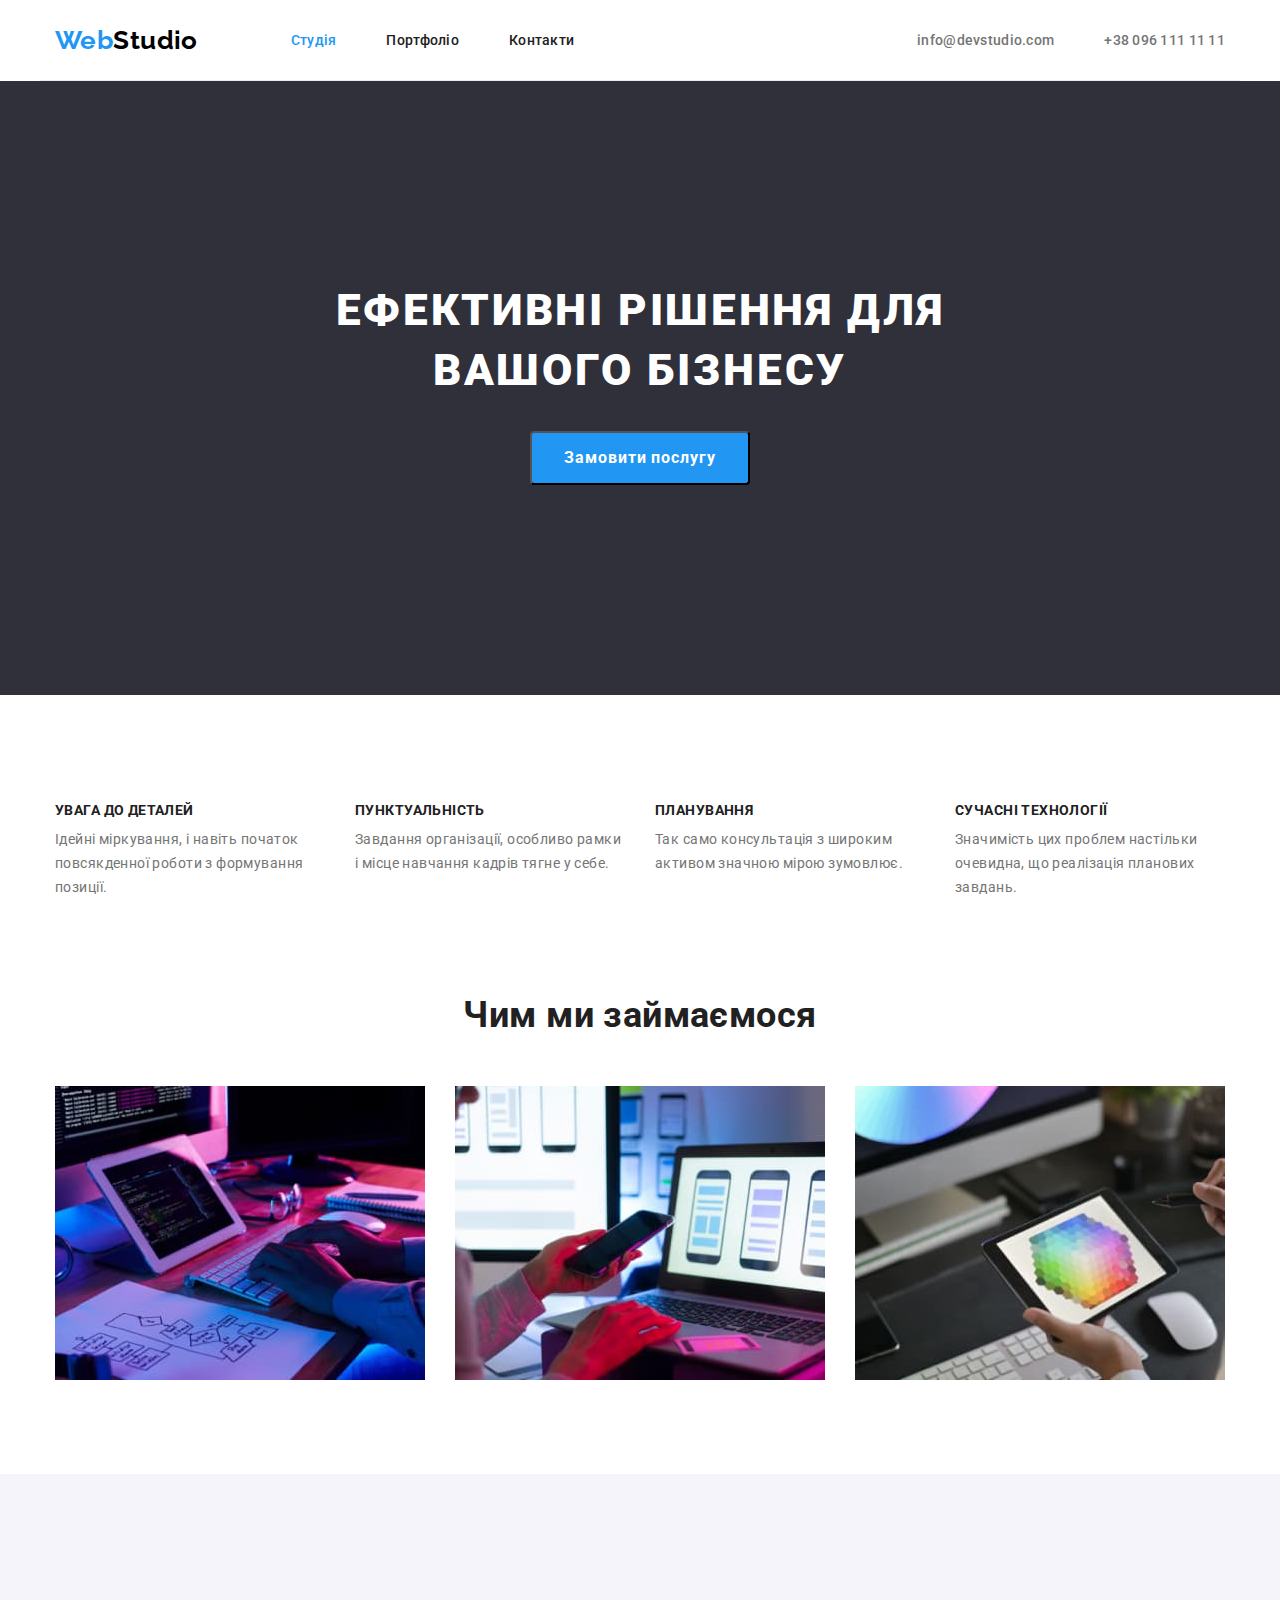
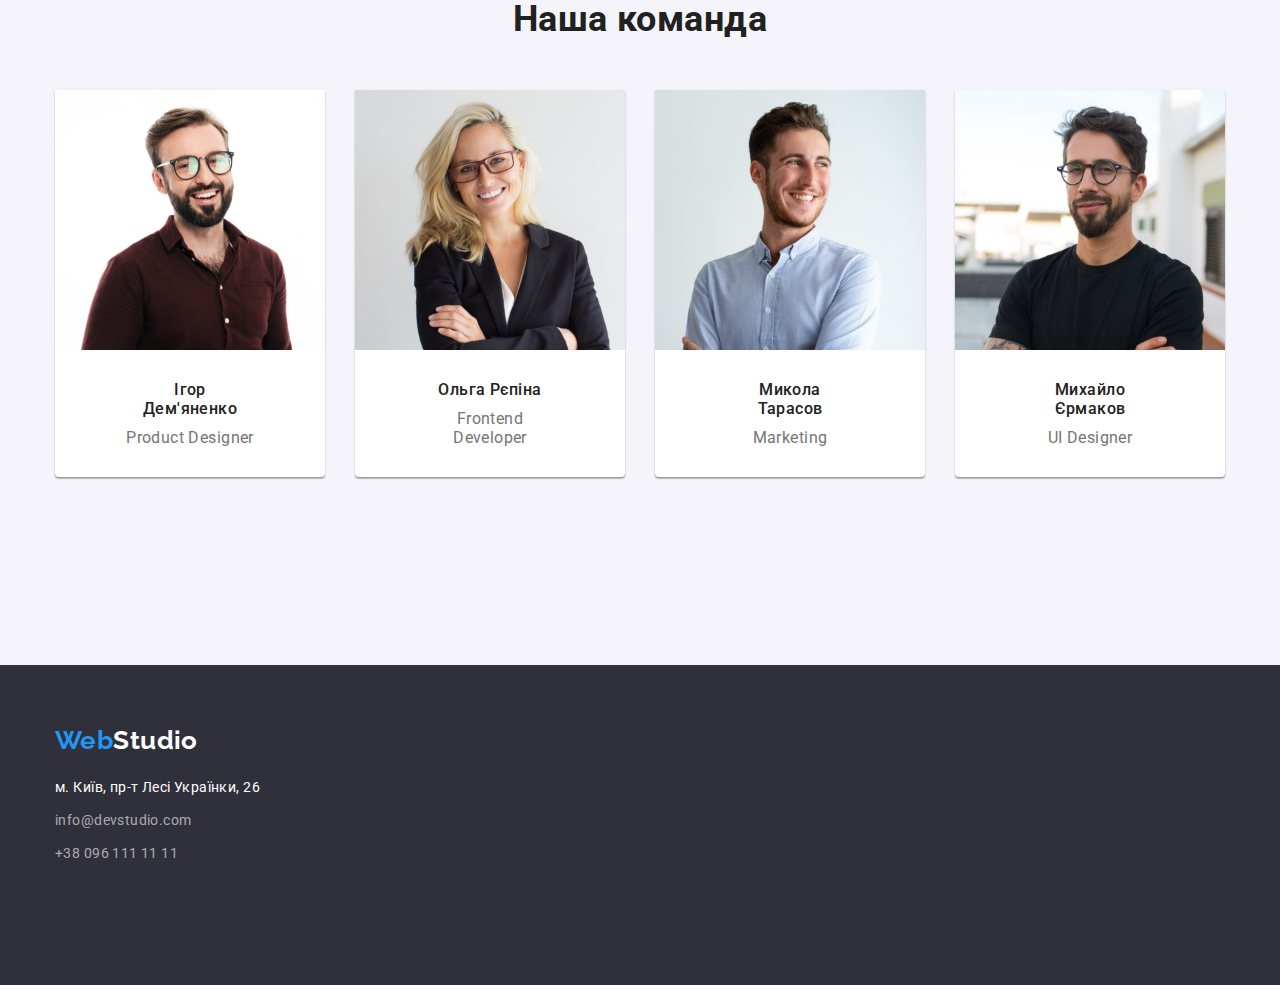
==== commit e3134177: "Fix HW3" ====
--- a/index.html
+++ b/index.html
@@ -13,22 +13,22 @@
     <link rel="stylesheet" href="./css/styles.css">
 </head>
     <!--Шапка сайту-->
-    <div class="container">
     <header class="header">
-        <a href="./index.html" class="logo"><span class="logo-accent">Web</span>Studio</a>
-        <nav class="header-nav">
-            <ul class="list-nav">
-                <li class="item"><a class="nav-item current" href="./index.html">Студія</a></li>
-                <li class="item"><a class="nav-item" href="./portfolio.html">Портфоліо</a></li>
-                <li class="item"><a class="nav-item" href="#">Контакти</a></li>
-            </ul>
-        </nav>
-        <ul class="contact">
-            <li class="item"><a class="contact-item" href="mailto:info@devstudio.com">info@devstudio.com</a></li>
-            <li class="item"><a class="contact-item" href="tel:+380961111111">+38 096 111 11 11</a></li>
-        </ul>
+        <div class="container main-nav">
+            <a href="./index.html" class="logo"><span class="logo-accent">Web</span>Studio</a>
+            <nav class="header-nav">
+                <ul class="list-nav">
+                    <li class="item"><a class="nav-item current" href="./index.html">Студія</a></li>
+                    <li class="item"><a class="nav-item" href="./portfolio.html">Портфоліо</a></li>
+                    <li class="item"><a class="nav-item" href="#">Контакти</a></li>
+                </ul>
+            </nav>
+                <ul class="contact">
+                    <li class="item"><a class="contact-item" href="mailto:info@devstudio.com">info@devstudio.com</a></li>
+                    <li class="item"><a class="contact-item" href="tel:+380961111111">+38 096 111 11 11</a></li>
+                </ul>
+        </div>
     </header>
-    </div>
 <main>
         <!--Герой-->
         <section class="hero-section">
@@ -63,7 +63,7 @@
         </div>     
         </section>
         <!--Чим ми займаємось-->
-        <section>
+        <section class="examples">
             <div class="container">
                 <h2 class="whatwedo">Чим ми займаємося</h2>
             <ul class="what-to-do">
@@ -80,24 +80,31 @@
                 <ul class="ourteam">
                 <li class="team-member item">
                     <img class="workimg" src="./images/igor-demiyanenko.jpg" alt="Product Designer" width="270">
-                    <h3 class="team-item">Ігор Дем'яненко</h3>
-                    <p class="team-disc">Product Designer</p>
-
+                    <div class="container-name">
+                        <h3 class="team-item">Ігор Дем'яненко</h3>
+                        <p class="team-disc">Product Designer</p>
+                    </div>
                 </li>
                 <li class="team-member item">
                     <img class="workimg" src="./images/olha-repina.jpg" alt="Frontend Developer" width="270">
-                    <h3 class="team-item">Ольга Рєпіна</h3>
-                    <p class="team-disc">Frontend Developer</p>
+                    <div class="container-name">
+                        <h3 class="team-item">Ольга Рєпіна</h3>
+                        <p class="team-disc">Frontend Developer</p>
+                    </div>
                 </li>
                 <li class="team-member item">
                     <img class="workimg" src="./images/mykola-tarasov.jpg" alt="Marketing" width="270">
-                    <h3 class="team-item">Микола Тарасов</h3>
-                    <p class="team-disc">Marketing</p>
+                    <div class="container-name">
+                        <h3 class="team-item">Микола Тарасов</h3>
+                        <p class="team-disc">Marketing</p>
+                    </div>
                 </li>
                 <li class="team-member item">
                     <img class="workimg" src="./images/ermakov.jpg" alt="UI Designer" width="270">
-                    <h3 class="team-item">Михайло Єрмаков</h3>
-                    <p class="team-disc">UI Designer</p>
+                    <div class="container-name">
+                        <h3 class="team-item">Михайло Єрмаков</h3>
+                        <p class="team-disc">UI Designer</p>
+                    </div>
                 </li>
                 </ul>
             </div>
@@ -110,7 +117,7 @@
             <a class="logo" href="./index.html"><span class="logo-accent">Web</span><span
                     class="logo-white">Studio</span></a>
             <address class="main-address">
-                <ul>
+                <ul class="footer-conact">
                     <li class="item"><a class="address" href="https://cutt.ly/aXV1ov9" target="_blank"
                             rel="nofollow noopener noreferrer">м. Київ, пр-т Лесі Українки,
                             26</a></li>
--- a/css/styles.css
+++ b/css/styles.css
@@ -8,12 +8,14 @@
     --black-text: #000000;
     --hero-bgc: #2F303A;
     --bgc-poster: #EEEEEE;
-    --bgc-heder: #ECECEC;
+    --bgc-header: #ECECEC;
     --bgc-team: #F5F4FA;
     --footer-address: rgba(255, 255, 255, 0.6);
     --border-header: #ECECEC;
 }
-
+/* *{
+    outline: 1px solid red; */
+}
 h1, h2, h3, h4, h5, h6 {
     padding: 0;
     margin: 0;
@@ -52,11 +54,14 @@
     color: var(--accent)
 }
 .header {
-    display: flex;
     align-items:center;
-    border-bottom: 1px solid #ECECEC;
-}
-.header > a {
+}
+.main-nav {
+    display: flex;
+    align-items: center;
+    border-bottom: 1px solid var(--border-header);
+}
+.container > a {
     color: var(--black-text);
 }
 
@@ -74,13 +79,11 @@
     letter-spacing: 0.02em;
     }
 .nav-item {
-   
     text-decoration: none;
     color: var(--main-text);
 }
- .list-nav .item {
-    padding-top: 32px;
-    padding-bottom: 32px;
+ .list-nav .item{
+    padding: 32px 0px;
 }
 .list-nav {
     display: flex;
@@ -88,10 +91,12 @@
  .list-nav .item:not(:last-child) {
     margin-right: 50px;
 }
-
 .contact {
     display: flex;
     margin-left: auto;
+}
+.contact .contact-item{
+    padding: 32px 0px;
 }
 
 .contact .item:not(:first-child) {
@@ -135,7 +140,8 @@
 .hero-section {
     background-color: var(--hero-bgc);
     text-align: center;
-
+    padding-top: 200px;
+    padding-bottom: 210px;
 }
 .hero {
     width: 696px;
@@ -152,9 +158,7 @@
 
 /* Кнопка  */
 .btn {
-    margin-bottom: 210px;
-    width: 216px;
-    height: 50px;
+    padding: 10px 32px;
     border-radius: 4px;
     cursor: pointer;
     background-color: var(--accent);
@@ -174,7 +178,6 @@
 
 .benefit-list {
     display: flex;
-
     padding-top: 107px;
     padding-bottom: 94px;
 }
@@ -199,13 +202,16 @@
 }
 
 /* Чим займаємося  */
+.examples {
+    padding-bottom: 94px;
+}
 .workimg {
     display: block;
 }
 .what-to-do {
     display: flex;
-    padding-bottom: 94px;
-}
+    }
+
 .whatwedo {
     margin-bottom: 50px;
     margin-top: 0;
@@ -229,11 +235,11 @@
 .ourteam .team-member:not(:last-child) {
     margin-right: 30px;}
 .team-tile {
-    padding-top: 94px;
-    padding-bottom: 50px;
+    margin-bottom: 50px;
 }
 .team {
     background-color:var(--bgc-team);
+    padding: 94px 0px;
 }
 .team-item {
     font-weight: 500;
@@ -244,21 +250,22 @@
     }
 
 .team-disc {
-    margin-bottom: 30px;
     font-size: 16px;
     line-height: 1.19;
     color: var(--secondary-text);
-    
-}
- .team-member img{
-    margin-bottom: 30px;
- }
+}
+.container-name {
+    padding: 30px 70px;
+}
+
 /* Футер */
+.footer {
+    padding: 60px 0px;
+}
 .footer .logo {
     width: 145px;
-   padding-top: 60px;
-   padding-bottom: 20px;
-   margin-right: 0;
+    margin-bottom: 20px;
+    margin-right: 0;
 }
 .footer {
     background-color: var(--hero-bgc);
@@ -269,18 +276,21 @@
     padding-bottom: 60px;
 }
 .main-address li {
-    margin-bottom: 9px;
+    /* margin-bottom: 9px; */
 }
 .address {
     color: var(--white-text);
     text-decoration: none;
     line-height: 1.71;
-    }
+}
      
     .mail {
     color: var(--footer-address);
     text-decoration: none;
     line-height: 1.71;
+   }
+   .footer-conact .item:not(:last-child){
+    margin-bottom: 9px;
    }
 
 .btn-nav {
@@ -290,6 +300,10 @@
     font-size: 16px;
     line-height: 1.62;
     text-align: center;
+    background-color: var(--bgc-team);
+    border-radius: 4px;
+    padding: 6px 22px;
+    border: none;
     }
 
 /* Навигация портфолио  */
@@ -299,11 +313,7 @@
     background-color: var(--accent);
     color: var(--white-text);
 }
-.btn-nav {
-    background-color: var(--bgc-team);
-    border-radius: 4px;
-    padding: 6px 22px;
-}
+
 .btn-nav.all{
     padding: 6px 25px;
 }
@@ -319,34 +329,18 @@
     background-color:var(--bgc-poster);
 }
 .portfolio-name {
-        
-        padding-top: 20px;
-        padding-bottom: 4px;
+        margin-bottom: 4px;
         font-weight: 700;
         font-size: 18px;
         line-height: 2.0;
         letter-spacing: 0.06em;
         color: var(--main-text);
 }
- .portfolio-list .portfolio-name{
-    width: 322px;
-    display: block;
-    margin-left: 24px;
- }
-
 .portfolio-disc {
         font-size: 16px;
         line-height: 1.88;
-        color: var(--secondary-text);
-       
-}
-.portfolio-list .portfolio-disc {
-    width: 322px;
-    display: block;
-    margin-left: 24px;
-    margin-bottom: 20px;
-}
-
+        color: var(--secondary-text);     
+}
 .portfolio-item {
     display: flex;
     flex-wrap:wrap
@@ -379,7 +373,9 @@
     justify-content: center;
 }
 .cards{
+    width: 370px;
     border-left:1px solid #EEEEEE ;
     border-right: 1px solid #EEEEEE;
     border-bottom: 1px solid #EEEEEE;
+    padding: 20px 54px 24px;
 }